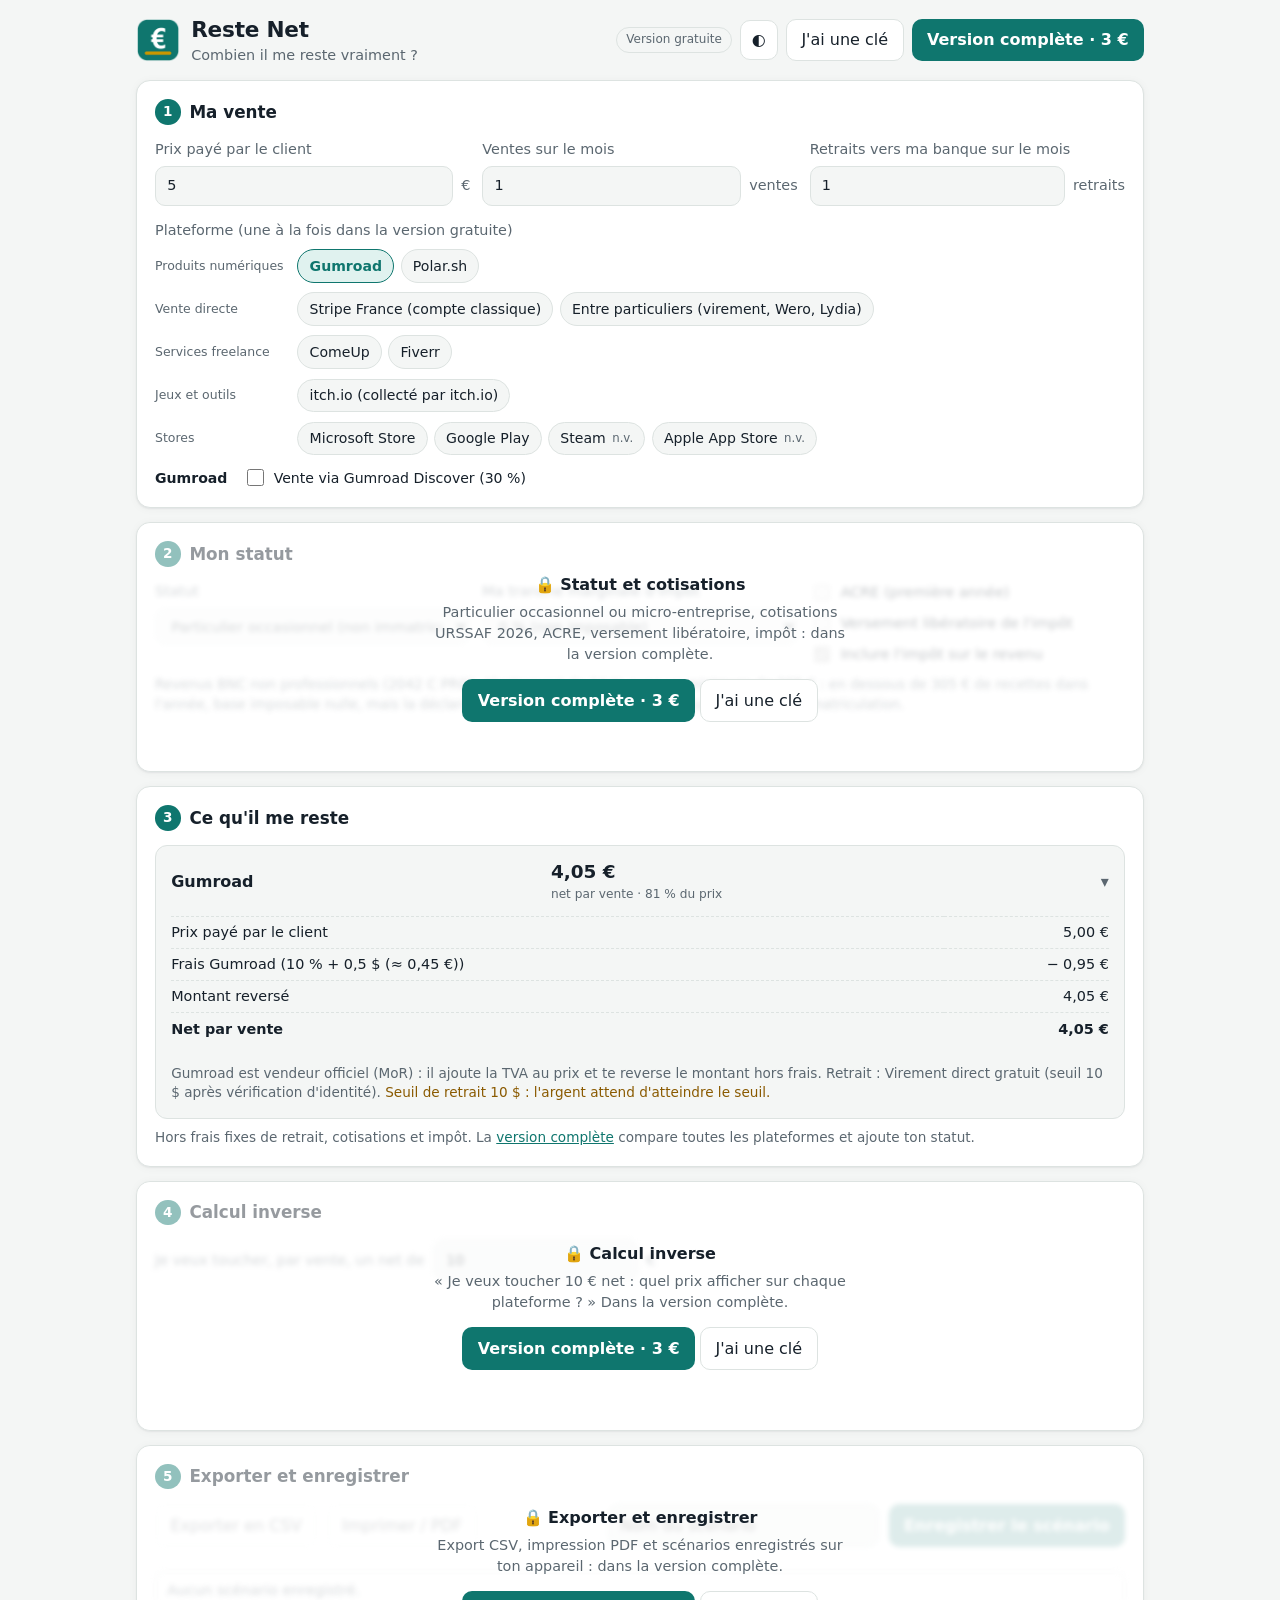
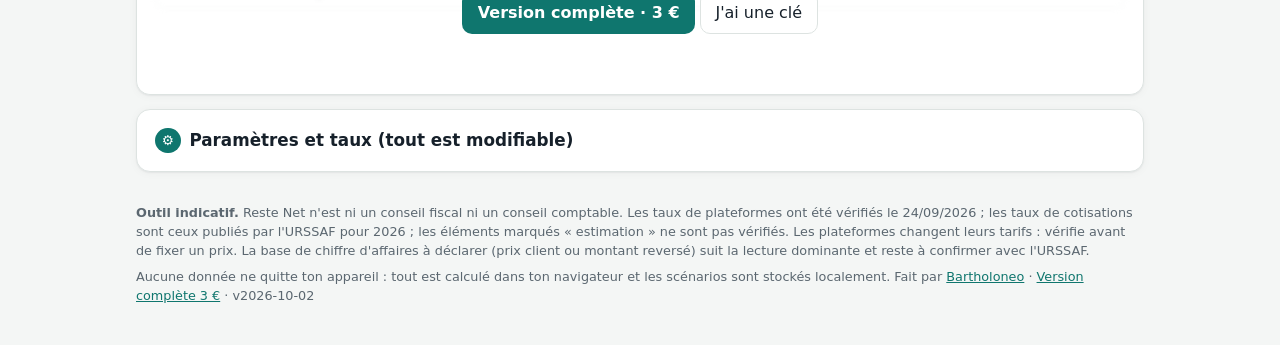
==== docs/index.html @ 6a2cee61 "Reste Net v2026-10-02 : calculateur de net pour vendeurs et micro-entrepreneurs Deux éditions issues" ====
<!doctype html>
<html lang="fr">
<head>
  <meta charset="utf-8">
  <meta name="viewport" content="width=device-width, initial-scale=1">
  <title>Reste Net — Combien il me reste vraiment ?</title>
  <meta name="description" content="Calculateur de net pour vendeurs et micro-entrepreneurs français : frais Gumroad, Polar, ComeUp, Fiverr, itch.io, Microsoft Store, Google Play, cotisations URSSAF 2026 et impôt. Combien il te reste vraiment sur chaque vente.">
  <meta name="theme-color" content="#0f766e">
  <link rel="manifest" href="manifest.webmanifest">
  <link rel="icon" type="image/png" sizes="192x192" href="icons/icon-192.png">
  <link rel="apple-touch-icon" href="icons/icon-192.png">
  <link rel="stylesheet" href="styles.css">
  <script>window.RESTE_NET_EDITION = window.RESTE_NET_EDITION || 'free';</script>
</head>
<body>
  <header class="top">
    <div class="brand">
      <img src="icons/icon-192.png" alt="" width="44" height="44">
      <div>
        <h1>Reste Net</h1>
        <p class="tagline">Combien il me reste vraiment ?</p>
      </div>
    </div>
    <div class="top-actions">
      <span id="editionBadge" class="badge" aria-live="polite"></span>
      <button id="themeBtn" type="button" class="btn-icon" aria-label="Changer de thème" title="Thème clair / sombre">◐</button>
      <button id="licenseBtn" type="button" class="btn-ghost">J'ai une clé</button>
      <a id="buyBtn" class="btn-primary" href="#" target="_blank" rel="noopener">Version complète · 3 €</a>
    </div>
  </header>

  <main>
    <section class="card" id="saleCard">
      <h2><span class="num">1</span> Ma vente</h2>
      <div class="grid3">
        <label class="field">
          <span>Prix payé par le client</span>
          <span class="input-unit"><input id="price" type="number" inputmode="decimal" min="0" step="0.01" value="5"><em>€</em></span>
        </label>
        <label class="field full-only" id="nSalesWrap">
          <span>Ventes sur le mois</span>
          <span class="input-unit"><input id="nSales" type="number" inputmode="numeric" min="1" step="1" value="1"><em>ventes</em></span>
        </label>
        <label class="field full-only" id="nWithdrawWrap">
          <span>Retraits vers ma banque sur le mois</span>
          <span class="input-unit"><input id="nWithdraw" type="number" inputmode="numeric" min="0" step="1" value="1"><em>retraits</em></span>
        </label>
      </div>
      <fieldset class="platforms">
        <legend id="platformsLegend">Plateforme</legend>
        <div id="platformChips" class="chips"></div>
        <div id="platformOptions" class="options"></div>
      </fieldset>
    </section>

    <section class="card lockable" id="statusCard" data-lock-title="Statut et cotisations" data-lock-text="Particulier occasionnel ou micro-entreprise, cotisations URSSAF 2026, ACRE, versement libératoire, impôt : dans la version complète.">
      <h2><span class="num">2</span> Mon statut</h2>
      <div class="grid3">
        <label class="field">
          <span>Statut</span>
          <select id="status"></select>
        </label>
        <label class="field">
          <span>Ma tranche marginale d'impôt</span>
          <select id="tmi"></select>
        </label>
        <div class="field checks">
          <label><input type="checkbox" id="acre"> ACRE (première année)</label>
          <label><input type="checkbox" id="vl"> Versement libératoire de l'impôt</label>
          <label><input type="checkbox" id="includeTax" checked> Inclure l'impôt sur le revenu</label>
        </div>
      </div>
      <p class="hint" id="statusNote"></p>
    </section>

    <section class="card" id="resultsCard">
      <h2><span class="num">3</span> Ce qu'il me reste</h2>
      <div id="results" aria-live="polite"></div>
      <p class="hint" id="resultsHint"></p>
    </section>

    <section class="card lockable" id="inverseCard" data-lock-title="Calcul inverse" data-lock-text="« Je veux toucher 10 € net : quel prix afficher sur chaque plateforme ? » Dans la version complète.">
      <h2><span class="num">4</span> Calcul inverse</h2>
      <label class="field inline">
        <span>Je veux toucher, par vente, un net de</span>
        <span class="input-unit"><input id="targetNet" type="number" inputmode="decimal" min="0" step="0.01" value="10"><em>€</em></span>
      </label>
      <div id="inverseResults"></div>
    </section>

    <section class="card lockable" id="toolsCard" data-lock-title="Exporter et enregistrer" data-lock-text="Export CSV, impression PDF et scénarios enregistrés sur ton appareil : dans la version complète.">
      <h2><span class="num">5</span> Exporter et enregistrer</h2>
      <div class="toolbar">
        <button type="button" id="csvBtn" class="btn-ghost">Exporter en CSV</button>
        <button type="button" id="printBtn" class="btn-ghost">Imprimer / PDF</button>
        <span class="spacer"></span>
        <input id="scenarioName" type="text" placeholder="Nom du scénario" maxlength="60">
        <button type="button" id="saveBtn" class="btn-primary">Enregistrer le scénario</button>
      </div>
      <ul id="scenarioList" class="scenarios"></ul>
    </section>

    <details class="card" id="settingsCard">
      <summary><h2><span class="num">⚙</span> Paramètres et taux (tout est modifiable)</h2></summary>
      <div class="grid3">
        <label class="field">
          <span>Taux de change 1 $ =</span>
          <span class="input-unit"><input id="usdToEur" type="number" inputmode="decimal" min="0" step="0.01"><em>€</em></span>
        </label>
        <label class="field checks">
          <input type="checkbox" id="forceGross"> Prudence : toujours déclarer le prix client comme chiffre d'affaires
        </label>
        <div class="field">
          <button type="button" id="resetBtn" class="btn-ghost">Réinitialiser tous les taux</button>
        </div>
      </div>
      <h3>Plateformes</h3>
      <div id="platformSettings" class="settings-grid"></div>
      <h3>Statuts</h3>
      <div id="statusSettings" class="settings-grid"></div>
      <p class="hint" id="ratesMeta"></p>
    </details>
  </main>

  <footer>
    <p><strong>Outil indicatif.</strong> Reste Net n'est ni un conseil fiscal ni un conseil comptable. Les taux de plateformes ont été vérifiés le <span id="verifiedOn"></span> ; les taux de cotisations sont ceux publiés par l'URSSAF pour 2026 ; les éléments marqués « estimation » ne sont pas vérifiés. Les plateformes changent leurs tarifs : vérifie avant de fixer un prix. La base de chiffre d'affaires à déclarer (prix client ou montant reversé) suit la lecture dominante et reste à confirmer avec l'URSSAF.</p>
    <p>Aucune donnée ne quitte ton appareil : tout est calculé dans ton navigateur et les scénarios sont stockés localement. Fait par <a href="https://github.com/bartholoneo" target="_blank" rel="noopener">Bartholoneo</a> · <a id="footerBuy" href="#" target="_blank" rel="noopener">Version complète 3 €</a> · <span id="versionLabel"></span></p>
  </footer>

  <dialog id="licenseDialog">
    <form method="dialog" id="licenseForm">
      <h2>Déverrouiller la version complète</h2>
      <p>Colle la clé reçue après ton achat sur Gumroad ou Polar. La clé est vérifiée une fois puis mémorisée sur cet appareil.</p>
      <label class="field"><span>Clé de licence</span><input id="licenseKey" type="text" autocomplete="off" spellcheck="false" required></label>
      <p id="licenseMsg" class="hint" aria-live="polite"></p>
      <div class="toolbar">
        <button type="button" id="licenseCancel" class="btn-ghost">Annuler</button>
        <span class="spacer"></span>
        <button type="submit" id="licenseSubmit" class="btn-primary">Vérifier</button>
      </div>
      <p class="hint">Pas encore de clé ? <a id="dialogBuy" href="#" target="_blank" rel="noopener">Acheter la version complète (3 €)</a>. Tu reçois aussi le fichier hors ligne.</p>
    </form>
  </dialog>

  <script src="rates.js"></script>
  <script src="calc.js"></script>
  <script src="app.js"></script>
</body>
</html>
---- docs/styles.css ----
/* Reste Net — styles. Jetons de couleur en :root, thème sombre par data-theme ou préférence système. */
:root {
  --bg: #f4f6f5; --card: #ffffff; --text: #16202a; --muted: #5b6770; --line: #dde3e1;
  --accent: #0f766e; --accent-ink: #ffffff; --accent-soft: #e0f2ef; --best: #fff7db; --best-line: #e7c447;
  --danger: #b42318; --warn: #8a5a00; --shadow: 0 1px 2px rgba(16, 24, 40, .06), 0 1px 10px rgba(16, 24, 40, .04);
  --radius: 14px; --font: system-ui, -apple-system, "Segoe UI", Roboto, "Helvetica Neue", Arial, sans-serif;
}
@media (prefers-color-scheme: dark) {
  :root:not([data-theme="light"]) {
    --bg: #0e1418; --card: #16202a; --text: #e8eef2; --muted: #9fb0bb; --line: #26333d;
    --accent: #2dd4bf; --accent-ink: #062b27; --accent-soft: #11332f; --best: #2b2816; --best-line: #8a7a2a; --shadow: none;
  }
}
:root[data-theme="dark"] {
  --bg: #0e1418; --card: #16202a; --text: #e8eef2; --muted: #9fb0bb; --line: #26333d;
  --accent: #2dd4bf; --accent-ink: #062b27; --accent-soft: #11332f; --best: #2b2816; --best-line: #8a7a2a; --shadow: none;
}
* { box-sizing: border-box; }
html { color-scheme: light dark; }
body { margin: 0; font-family: var(--font); background: var(--bg); color: var(--text); line-height: 1.45; -webkit-text-size-adjust: 100%; }
a { color: var(--accent); }
h1 { font-size: 1.35rem; margin: 0; letter-spacing: -.01em; }
h2 { font-size: 1.05rem; margin: 0 0 .9rem; display: flex; align-items: center; gap: .55rem; }
h3 { font-size: .95rem; margin: 1.2rem 0 .5rem; color: var(--muted); text-transform: uppercase; letter-spacing: .04em; }
h4 { margin: 0 0 .4rem; font-size: .95rem; }
.num { display: inline-grid; place-items: center; width: 1.6rem; height: 1.6rem; border-radius: 50%; background: var(--accent); color: var(--accent-ink); font-size: .85rem; font-weight: 700; }
.tagline { margin: 0; color: var(--muted); font-size: .9rem; }
.hint { color: var(--muted); font-size: .85rem; margin: .6rem 0 0; }
.warn { color: var(--warn); }
.spacer { flex: 1; }

.top { display: flex; flex-wrap: wrap; align-items: center; justify-content: space-between; gap: .8rem; padding: 14px 16px; max-width: 1040px; margin: 0 auto; }
.brand { display: flex; align-items: center; gap: .7rem; }
.brand img { border-radius: 10px; }
.top-actions { display: flex; align-items: center; gap: .5rem; flex-wrap: wrap; }
.badge { font-size: .75rem; padding: .2rem .55rem; border-radius: 999px; border: 1px solid var(--line); color: var(--muted); }
.badge-full { background: var(--accent-soft); color: var(--accent); border-color: transparent; }

main { max-width: 1040px; margin: 0 auto; padding: 0 16px 24px; display: grid; gap: 14px; }
.card { background: var(--card); border: 1px solid var(--line); border-radius: var(--radius); padding: 18px; box-shadow: var(--shadow); position: relative; }
details.card > summary { cursor: pointer; list-style: none; }
details.card > summary::-webkit-details-marker { display: none; }
details.card > summary h2 { margin: 0; }
details.card[open] > summary h2 { margin-bottom: .9rem; }

.grid3 { display: grid; grid-template-columns: repeat(auto-fit, minmax(220px, 1fr)); gap: 12px; }
.field { display: flex; flex-direction: column; gap: .35rem; font-size: .9rem; }
.field > span:first-child { color: var(--muted); }
.field.inline { flex-direction: row; align-items: center; flex-wrap: wrap; gap: .6rem; }
.field.checks { gap: .5rem; justify-content: center; }
.field.checks label { display: flex; align-items: center; gap: .45rem; }
input[type="number"], input[type="text"], select {
  font: inherit; color: var(--text); background: var(--bg); border: 1px solid var(--line); border-radius: 10px; padding: .55rem .7rem; width: 100%; min-width: 0;
}
input:focus-visible, select:focus-visible, button:focus-visible, a:focus-visible, .chip:focus-within { outline: 2px solid var(--accent); outline-offset: 2px; }
.input-unit { display: flex; align-items: center; gap: .5rem; }
.input-unit input { flex: 1; }
.input-unit em { font-style: normal; color: var(--muted); font-size: .9rem; white-space: nowrap; }
input[type="checkbox"], input[type="radio"] { accent-color: var(--accent); width: 1.05rem; height: 1.05rem; }

button, .btn-primary, .btn-ghost { font: inherit; cursor: pointer; border-radius: 10px; padding: .55rem .9rem; border: 1px solid var(--line); background: var(--card); color: var(--text); text-decoration: none; display: inline-flex; align-items: center; gap: .4rem; }
.btn-primary { background: var(--accent); color: var(--accent-ink); border-color: transparent; font-weight: 600; }
.btn-ghost:hover, .btn-primary:hover { filter: brightness(.96); }
.btn-icon { width: 2.4rem; justify-content: center; padding: .45rem; }
button.danger { color: var(--danger); }
button:disabled { opacity: .55; cursor: not-allowed; }

.platforms { border: 0; padding: 0; margin: 14px 0 0; }
.platforms legend { color: var(--muted); font-size: .9rem; padding: 0; margin-bottom: .5rem; }
.chips { display: grid; gap: .6rem; }
.chip-group { display: flex; flex-wrap: wrap; align-items: center; gap: .4rem; }
.chip-group-label { font-size: .78rem; color: var(--muted); min-width: 8.5rem; }
.chip { display: inline-flex; align-items: center; gap: .4rem; padding: .35rem .7rem; border: 1px solid var(--line); border-radius: 999px; font-size: .88rem; cursor: pointer; background: var(--bg); }
.chip.on { background: var(--accent-soft); border-color: var(--accent); color: var(--accent); font-weight: 600; }
.chip input { position: absolute; opacity: 0; width: 1px; height: 1px; }
.chip small { color: var(--muted); font-weight: 400; }
.options { display: grid; gap: .3rem; margin-top: .7rem; font-size: .88rem; }
.option-row { display: flex; flex-wrap: wrap; gap: .6rem 1rem; align-items: center; }
.option-row label { display: inline-flex; align-items: center; gap: .4rem; }

#results { display: grid; gap: .6rem; }
.result { border: 1px solid var(--line); border-radius: 12px; background: var(--bg); }
.result.best { background: var(--best); border-color: var(--best-line); }
.result > summary { list-style: none; cursor: pointer; display: grid; grid-template-columns: 1.4fr 1fr 1fr; gap: .8rem; align-items: center; padding: .8rem .95rem; }
.result > summary::-webkit-details-marker { display: none; }
.result > summary::after { content: "▸"; color: var(--muted); grid-column: -1; justify-self: end; }
.result[open] > summary::after { content: "▾"; }
.result > summary > span { display: flex; flex-direction: column; }
.result > summary > span.r-name { flex-direction: row; align-items: center; gap: .4rem; font-weight: 600; }
.result > summary > span.r-net b, .result > summary > span.r-month b { font-size: 1.15rem; }
.result > summary small { color: var(--muted); font-size: .76rem; }
.star { color: #c99700; }
.r-body { padding: 0 .95rem .9rem; display: grid; gap: .6rem; }
.lines { width: 100%; border-collapse: collapse; font-size: .9rem; }
.lines td { padding: .32rem 0; border-top: 1px dashed var(--line); }
.lines td:last-child { text-align: right; white-space: nowrap; font-variant-numeric: tabular-nums; }
.lines.month { margin-top: .4rem; }
.lines.month tr:first-child td { border-top: 2px solid var(--line); padding-top: .6rem; }
.compare { width: 100%; border-collapse: collapse; font-size: .92rem; margin-top: .8rem; }
.compare th, .compare td { text-align: left; padding: .5rem .4rem; border-bottom: 1px solid var(--line); }
.compare td:nth-child(2), .compare td:nth-child(3), .compare th:nth-child(2), .compare th:nth-child(3) { text-align: right; font-variant-numeric: tabular-nums; }

.toolbar { display: flex; flex-wrap: wrap; gap: .6rem; align-items: center; }
.toolbar input[type="text"] { width: auto; flex: 1 1 160px; }
.scenarios { list-style: none; padding: 0; margin: .9rem 0 0; display: grid; gap: .4rem; }
.scenarios li { display: flex; justify-content: space-between; align-items: center; gap: .6rem; padding: .5rem .7rem; border: 1px solid var(--line); border-radius: 10px; font-size: .9rem; }
.scenarios small { color: var(--muted); margin-left: .4rem; }

.locked { min-height: 250px; }
.locked > *:not(.lock-overlay):not(h2) { filter: blur(2.5px); opacity: .55; pointer-events: none; user-select: none; }
.lock-overlay { position: absolute; inset: 0; display: grid; place-items: center; padding: 18px; text-align: center; border-radius: var(--radius); background: color-mix(in srgb, var(--card) 55%, transparent); }
.lock-overlay p { color: var(--muted); font-size: .9rem; max-width: 46ch; margin: .4rem auto .9rem; }

.settings-grid { display: grid; grid-template-columns: repeat(auto-fill, minmax(230px, 1fr)); gap: 12px; }
.s-block { border: 1px solid var(--line); border-radius: 12px; padding: 12px; background: var(--bg); display: grid; gap: .45rem; }
.s-field { display: grid; grid-template-columns: 1fr 1fr; align-items: center; gap: .5rem; font-size: .84rem; }
.s-field > span:first-child { color: var(--muted); }
.s-field input { padding: .35rem .5rem; }

footer { max-width: 1040px; margin: 0 auto; padding: 0 16px 32px; color: var(--muted); font-size: .8rem; }
footer p { margin: .5rem 0; }

dialog { border: 1px solid var(--line); border-radius: var(--radius); background: var(--card); color: var(--text); padding: 22px; max-width: 460px; width: calc(100% - 32px); }
dialog::backdrop { background: rgba(0, 0, 0, .45); }
dialog h2 { margin-bottom: .4rem; }
dialog form { display: grid; gap: .8rem; }

@media (max-width: 640px) {
  .result > summary { grid-template-columns: 1fr 1fr; }
  .result > summary > span.r-name { grid-column: 1 / -1; }
  .result > summary::after { display: none; }
  .chip-group-label { min-width: 100%; }
  .s-field { grid-template-columns: 1fr; }
}
@media print {
  .top-actions, .lock-overlay, #toolsCard, #settingsCard, footer a, .platforms, #inverseCard label { display: none !important; }
  body { background: #fff; color: #000; }
  .card { box-shadow: none; border-color: #bbb; break-inside: avoid; }
  .result { break-inside: avoid; }
}
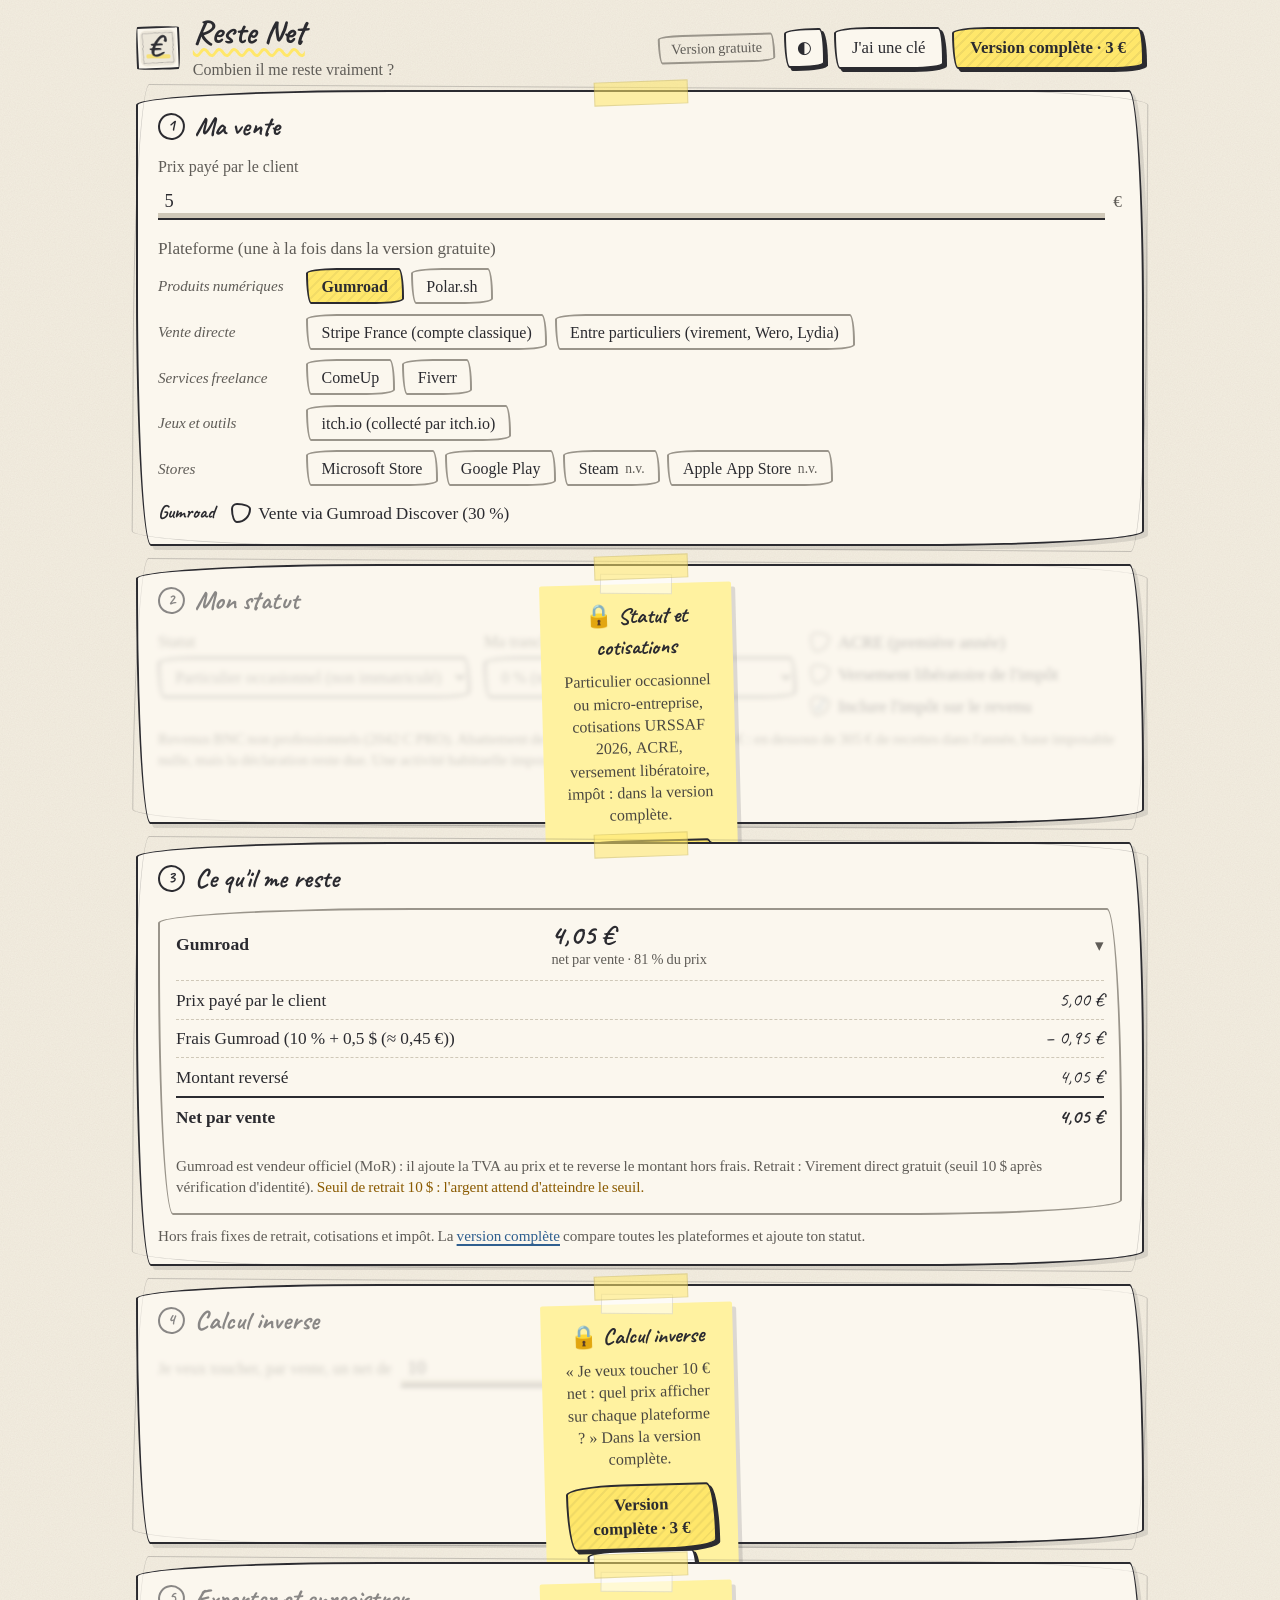
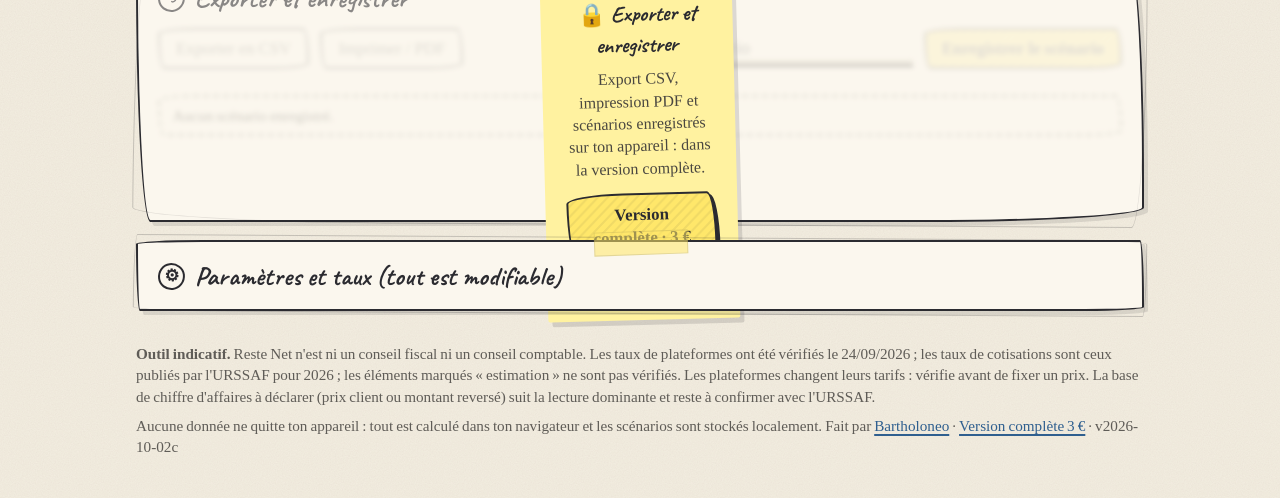
==== commit 54119c15: "v2026-10-02c : refonte du style « papier crayon » (clair) et « ardoise craie » (sombre) - fond papie" ====
--- a/docs/index.html
+++ b/docs/index.html
@@ -5,7 +5,7 @@
   <meta name="viewport" content="width=device-width, initial-scale=1">
   <title>Reste Net — Combien il me reste vraiment ?</title>
   <meta name="description" content="Calculateur de net pour vendeurs et micro-entrepreneurs français : frais Gumroad, Polar, ComeUp, Fiverr, itch.io, Microsoft Store, Google Play, cotisations URSSAF 2026 et impôt. Combien il te reste vraiment sur chaque vente.">
-  <meta name="theme-color" content="#0f766e">
+  <meta name="theme-color" content="#f4eee1">
   <link rel="manifest" href="manifest.webmanifest">
   <link rel="icon" type="image/png" sizes="192x192" href="icons/icon-192.png">
   <link rel="apple-touch-icon" href="icons/icon-192.png">
--- a/docs/styles.css
+++ b/docs/styles.css
@@ -1,140 +1,192 @@
-/* Reste Net — styles. Jetons de couleur en :root, thème sombre par data-theme ou préférence système. */
+/* Reste Net — thème « papier crayon » (clair) et « ardoise craie » (sombre).
+   Polices : Caveat (titres, chiffres) et Patrick Hand (texte), licence SIL OFL, fichiers dans fonts/. */
+@font-face { font-family: 'Caveat'; font-style: normal; font-weight: 400 700; font-display: swap; src: url(fonts/caveat.woff2) format('woff2'); }
+@font-face { font-family: 'Patrick Hand'; font-style: normal; font-weight: 400; font-display: swap; src: url(fonts/patrick-hand.woff2) format('woff2'); }
+
 :root {
-  --bg: #f4f6f5; --card: #ffffff; --text: #16202a; --muted: #5b6770; --line: #dde3e1;
-  --accent: #0f766e; --accent-ink: #ffffff; --accent-soft: #e0f2ef; --best: #fff7db; --best-line: #e7c447;
-  --danger: #b42318; --warn: #8a5a00; --shadow: 0 1px 2px rgba(16, 24, 40, .06), 0 1px 10px rgba(16, 24, 40, .04);
-  --radius: 14px; --font: system-ui, -apple-system, "Segoe UI", Roboto, "Helvetica Neue", Arial, sans-serif;
+  --paper: #f4eee1; --card: #fbf7ee; --ink: #2b2b30; --pencil: #5f5c57; --line: #9a958b; --line-soft: #cfc8b8;
+  --accent: #2f5f8f; --accent-ink: #fbf7ee; --accent-soft: #dfe9f2;
+  --marker: #ffe76a; --marker-soft: #fff3b0; --best: #fff6c4; --best-line: #d1b000;
+  --red: #c0392b; --danger: #b42318; --warn: #8a5a00;
+  --note: #fff2a0; --note-ink: #2b2b30;
+  --shadow: 4px 4px 0 rgba(43, 43, 48, .12); --btn-shadow: 3px 3px 0 var(--ink);
+  --grain: url("data:image/svg+xml;utf8,<svg xmlns='http://www.w3.org/2000/svg' width='240' height='240'><filter id='n'><feTurbulence type='fractalNoise' baseFrequency='.85' numOctaves='2' stitchTiles='stitch'/><feColorMatrix values='0 0 0 0 0.25  0 0 0 0 0.22  0 0 0 0 0.18  0 0 0 .09 0'/></filter><rect width='100%' height='100%' filter='url(%23n)'/></svg>");
+  --wobble: 255px 15px 225px 15px / 15px 225px 15px 255px;
+  --wobble-2: 15px 225px 15px 255px / 255px 15px 225px 15px;
+  --wobble-pill: 120px 20px 110px 20px / 20px 110px 20px 120px;
+  --font-hand: 'Patrick Hand', 'Segoe Print', 'Bradley Hand', 'Chalkboard', cursive;
+  --font-title: 'Caveat', 'Segoe Script', 'Bradley Hand', cursive;
 }
 @media (prefers-color-scheme: dark) {
   :root:not([data-theme="light"]) {
-    --bg: #0e1418; --card: #16202a; --text: #e8eef2; --muted: #9fb0bb; --line: #26333d;
-    --accent: #2dd4bf; --accent-ink: #062b27; --accent-soft: #11332f; --best: #2b2816; --best-line: #8a7a2a; --shadow: none;
+    --paper: #243331; --card: #2c3d3b; --ink: #f1ede1; --pencil: #cfc9b8; --line: #8e9b97; --line-soft: #4a5c59;
+    --accent: #9fd6c9; --accent-ink: #1c2a28; --accent-soft: #35504b;
+    --marker: #e8d26a; --marker-soft: #5a5530; --best: #44502c; --best-line: #c9b24a;
+    --red: #ff8f7a; --danger: #ff8f7a; --warn: #e6c36a;
+    --shadow: none; --btn-shadow: 3px 3px 0 rgba(241, 237, 225, .35);
+    --grain: url("data:image/svg+xml;utf8,<svg xmlns='http://www.w3.org/2000/svg' width='240' height='240'><filter id='n'><feTurbulence type='fractalNoise' baseFrequency='.8' numOctaves='2' stitchTiles='stitch'/><feColorMatrix values='0 0 0 0 1  0 0 0 0 1  0 0 0 0 0.9  0 0 0 .10 0'/></filter><rect width='100%' height='100%' filter='url(%23n)'/></svg>");
   }
 }
 :root[data-theme="dark"] {
-  --bg: #0e1418; --card: #16202a; --text: #e8eef2; --muted: #9fb0bb; --line: #26333d;
-  --accent: #2dd4bf; --accent-ink: #062b27; --accent-soft: #11332f; --best: #2b2816; --best-line: #8a7a2a; --shadow: none;
+  --paper: #243331; --card: #2c3d3b; --ink: #f1ede1; --pencil: #cfc9b8; --line: #8e9b97; --line-soft: #4a5c59;
+  --accent: #9fd6c9; --accent-ink: #1c2a28; --accent-soft: #35504b;
+  --marker: #e8d26a; --marker-soft: #5a5530; --best: #44502c; --best-line: #c9b24a;
+  --red: #ff8f7a; --danger: #ff8f7a; --warn: #e6c36a;
+  --shadow: none; --btn-shadow: 3px 3px 0 rgba(241, 237, 225, .35);
+  --grain: url("data:image/svg+xml;utf8,<svg xmlns='http://www.w3.org/2000/svg' width='240' height='240'><filter id='n'><feTurbulence type='fractalNoise' baseFrequency='.8' numOctaves='2' stitchTiles='stitch'/><feColorMatrix values='0 0 0 0 1  0 0 0 0 1  0 0 0 0 0.9  0 0 0 .10 0'/></filter><rect width='100%' height='100%' filter='url(%23n)'/></svg>");
 }
+
 * { box-sizing: border-box; }
+[hidden] { display: none !important; }
 html { color-scheme: light dark; }
-body { margin: 0; font-family: var(--font); background: var(--bg); color: var(--text); line-height: 1.45; -webkit-text-size-adjust: 100%; }
-a { color: var(--accent); }
-h1 { font-size: 1.35rem; margin: 0; letter-spacing: -.01em; }
-h2 { font-size: 1.05rem; margin: 0 0 .9rem; display: flex; align-items: center; gap: .55rem; }
-h3 { font-size: .95rem; margin: 1.2rem 0 .5rem; color: var(--muted); text-transform: uppercase; letter-spacing: .04em; }
-h4 { margin: 0 0 .4rem; font-size: .95rem; }
-.num { display: inline-grid; place-items: center; width: 1.6rem; height: 1.6rem; border-radius: 50%; background: var(--accent); color: var(--accent-ink); font-size: .85rem; font-weight: 700; }
-.tagline { margin: 0; color: var(--muted); font-size: .9rem; }
-.hint { color: var(--muted); font-size: .85rem; margin: .6rem 0 0; }
+body { margin: 0; font-family: var(--font-hand); font-size: 1.08rem; background: var(--paper); background-image: var(--grain); color: var(--ink); line-height: 1.4; -webkit-text-size-adjust: 100%; }
+a { color: var(--accent); text-decoration-thickness: 2px; text-underline-offset: 3px; }
+h1 { font-family: var(--font-title); font-weight: 700; font-size: 2.1rem; line-height: 1; margin: 0; text-decoration: underline wavy var(--marker); text-decoration-thickness: 3px; text-underline-offset: 5px; }
+h2 { font-family: var(--font-title); font-weight: 700; font-size: 1.65rem; line-height: 1.1; margin: 0 0 .9rem; display: flex; align-items: center; gap: .6rem; }
+h3 { font-family: var(--font-title); font-weight: 700; font-size: 1.35rem; margin: 1.3rem 0 .5rem; color: var(--pencil); }
+h4 { font-family: var(--font-title); font-weight: 700; font-size: 1.25rem; margin: 0 0 .4rem; }
+.num { display: inline-grid; place-items: center; width: 1.7rem; height: 1.7rem; border: 2px solid var(--ink); border-radius: 48% 52% 50% 50% / 52% 48% 52% 48%; font-size: 1.05rem; transform: rotate(-6deg); }
+.tagline { margin: .5rem 0 0; color: var(--pencil); font-size: 1rem; }
+.hint { color: var(--pencil); font-size: .95rem; margin: .6rem 0 0; }
 .warn { color: var(--warn); }
 .spacer { flex: 1; }
 
-.top { display: flex; flex-wrap: wrap; align-items: center; justify-content: space-between; gap: .8rem; padding: 14px 16px; max-width: 1040px; margin: 0 auto; }
-.brand { display: flex; align-items: center; gap: .7rem; }
-.brand img { border-radius: 10px; }
-.top-actions { display: flex; align-items: center; gap: .5rem; flex-wrap: wrap; }
-.badge { font-size: .75rem; padding: .2rem .55rem; border-radius: 999px; border: 1px solid var(--line); color: var(--muted); }
-.badge-full { background: var(--accent-soft); color: var(--accent); border-color: transparent; }
+.top { display: flex; flex-wrap: wrap; align-items: center; justify-content: space-between; gap: .8rem; padding: 16px 16px 10px; max-width: 1040px; margin: 0 auto; }
+.brand { display: flex; align-items: center; gap: .8rem; }
+.brand img { border: 2px solid var(--ink); border-radius: var(--wobble-2); transform: rotate(-3deg); background: var(--card); }
+.top-actions { display: flex; align-items: center; gap: .55rem; flex-wrap: wrap; }
+.badge { font-size: .9rem; padding: .15rem .7rem; border: 2px solid var(--line); border-radius: var(--wobble-pill); color: var(--pencil); transform: rotate(-1.5deg); }
+.badge-full { background: var(--marker); color: var(--note-ink); border-color: var(--ink); }
 
-main { max-width: 1040px; margin: 0 auto; padding: 0 16px 24px; display: grid; gap: 14px; }
-.card { background: var(--card); border: 1px solid var(--line); border-radius: var(--radius); padding: 18px; box-shadow: var(--shadow); position: relative; }
+main { max-width: 1040px; margin: 0 auto; padding: 0 16px 24px; display: grid; gap: 18px; }
+.card { position: relative; background: var(--card); border: 2px solid var(--ink); border-radius: var(--wobble); padding: 20px 20px 18px; box-shadow: var(--shadow); }
+.card::before { content: ""; position: absolute; inset: -5px; border: 1.5px solid var(--ink); border-radius: var(--wobble-2); opacity: .22; pointer-events: none; transform: rotate(.35deg); }
+.card::after { content: ""; position: absolute; top: -11px; left: 50%; width: 92px; height: 22px; margin-left: -46px; background: rgba(255, 231, 106, .55); border: 1px solid rgba(43, 43, 48, .12); transform: rotate(-2deg); pointer-events: none; }
 details.card > summary { cursor: pointer; list-style: none; }
 details.card > summary::-webkit-details-marker { display: none; }
 details.card > summary h2 { margin: 0; }
 details.card[open] > summary h2 { margin-bottom: .9rem; }
 
-.grid3 { display: grid; grid-template-columns: repeat(auto-fit, minmax(220px, 1fr)); gap: 12px; }
-.field { display: flex; flex-direction: column; gap: .35rem; font-size: .9rem; }
-.field > span:first-child { color: var(--muted); }
+.grid3 { display: grid; grid-template-columns: repeat(auto-fit, minmax(220px, 1fr)); gap: 14px; }
+.field { display: flex; flex-direction: column; gap: .3rem; }
+.field > span:first-child { color: var(--pencil); font-size: 1rem; }
 .field.inline { flex-direction: row; align-items: center; flex-wrap: wrap; gap: .6rem; }
 .field.checks { gap: .5rem; justify-content: center; }
-.field.checks label { display: flex; align-items: center; gap: .45rem; }
-input[type="number"], input[type="text"], select {
-  font: inherit; color: var(--text); background: var(--bg); border: 1px solid var(--line); border-radius: 10px; padding: .55rem .7rem; width: 100%; min-width: 0;
+.field.checks label { display: flex; align-items: center; gap: .5rem; }
+input[type="number"], input[type="text"] {
+  font: inherit; font-size: 1.15rem; color: var(--ink); background: transparent; border: 0; border-bottom: 2px solid var(--ink); border-radius: 0; padding: .35rem .4rem .25rem; width: 100%; min-width: 0;
+  background-image: linear-gradient(transparent 85%, var(--line-soft) 85%); background-size: 100% 100%;
 }
-input:focus-visible, select:focus-visible, button:focus-visible, a:focus-visible, .chip:focus-within { outline: 2px solid var(--accent); outline-offset: 2px; }
-.input-unit { display: flex; align-items: center; gap: .5rem; }
+select { font: inherit; font-size: 1rem; color: var(--ink); background: var(--card); border: 2px solid var(--ink); border-radius: var(--wobble-pill); padding: .4rem .7rem; width: 100%; min-width: 0; }
+input:focus-visible, select:focus-visible, button:focus-visible, a:focus-visible, .chip:focus-within { outline: 3px solid var(--marker); outline-offset: 2px; }
+input[type="number"]:focus-visible, input[type="text"]:focus-visible { outline: 0; border-bottom-color: var(--accent); background-image: linear-gradient(transparent 85%, var(--marker-soft) 85%); }
+.input-unit { display: flex; align-items: baseline; gap: .5rem; }
 .input-unit input { flex: 1; }
-.input-unit em { font-style: normal; color: var(--muted); font-size: .9rem; white-space: nowrap; }
-input[type="checkbox"], input[type="radio"] { accent-color: var(--accent); width: 1.05rem; height: 1.05rem; }
+.input-unit em { font-style: normal; color: var(--pencil); white-space: nowrap; }
+input[type="checkbox"], input[type="radio"] {
+  appearance: none; -webkit-appearance: none; width: 1.25rem; height: 1.25rem; margin: 0; flex: none; border: 2px solid var(--ink); border-radius: 30% 70% 70% 30% / 30% 30% 70% 70%; background: var(--card); display: inline-grid; place-items: center; cursor: pointer; vertical-align: -3px;
+}
+input[type="checkbox"]:checked::after, input[type="radio"]:checked::after { content: "✓"; font-family: var(--font-title); font-weight: 700; font-size: 1.25rem; line-height: 1; color: var(--accent); transform: rotate(-8deg) translateY(-1px); }
+input[type="checkbox"]:disabled, input[type="radio"]:disabled { opacity: .45; cursor: not-allowed; }
 
-button, .btn-primary, .btn-ghost { font: inherit; cursor: pointer; border-radius: 10px; padding: .55rem .9rem; border: 1px solid var(--line); background: var(--card); color: var(--text); text-decoration: none; display: inline-flex; align-items: center; gap: .4rem; }
-.btn-primary { background: var(--accent); color: var(--accent-ink); border-color: transparent; font-weight: 600; }
-.btn-ghost:hover, .btn-primary:hover { filter: brightness(.96); }
-.btn-icon { width: 2.4rem; justify-content: center; padding: .45rem; }
+button, .btn-primary, .btn-ghost { font: inherit; font-size: 1.05rem; cursor: pointer; border: 2px solid var(--ink); border-radius: var(--wobble-pill); padding: .45rem 1rem; background: var(--card); color: var(--ink); text-decoration: none; display: inline-flex; align-items: center; gap: .4rem; box-shadow: var(--btn-shadow); transition: transform .08s, box-shadow .08s; }
+button:hover, .btn-primary:hover, .btn-ghost:hover { transform: rotate(-1deg); }
+button:active, .btn-primary:active, .btn-ghost:active { transform: translate(2px, 2px); box-shadow: none; }
+.btn-primary { background: var(--marker); color: var(--note-ink); font-weight: 700; background-image: repeating-linear-gradient(135deg, rgba(43, 43, 48, .07) 0 2px, transparent 2px 7px); }
+.btn-icon { width: 2.6rem; justify-content: center; padding: .4rem; }
 button.danger { color: var(--danger); }
-button:disabled { opacity: .55; cursor: not-allowed; }
+button:disabled { opacity: .5; cursor: not-allowed; box-shadow: none; transform: none; }
 
-.platforms { border: 0; padding: 0; margin: 14px 0 0; }
-.platforms legend { color: var(--muted); font-size: .9rem; padding: 0; margin-bottom: .5rem; }
+.platforms { border: 0; padding: 0; margin: 16px 0 0; }
+.platforms legend { color: var(--pencil); padding: 0; margin-bottom: .5rem; }
 .chips { display: grid; gap: .6rem; }
-.chip-group { display: flex; flex-wrap: wrap; align-items: center; gap: .4rem; }
-.chip-group-label { font-size: .78rem; color: var(--muted); min-width: 8.5rem; }
-.chip { display: inline-flex; align-items: center; gap: .4rem; padding: .35rem .7rem; border: 1px solid var(--line); border-radius: 999px; font-size: .88rem; cursor: pointer; background: var(--bg); }
-.chip.on { background: var(--accent-soft); border-color: var(--accent); color: var(--accent); font-weight: 600; }
-.chip input { position: absolute; opacity: 0; width: 1px; height: 1px; }
-.chip small { color: var(--muted); font-weight: 400; }
-.options { display: grid; gap: .3rem; margin-top: .7rem; font-size: .88rem; }
-.option-row { display: flex; flex-wrap: wrap; gap: .6rem 1rem; align-items: center; }
-.option-row label { display: inline-flex; align-items: center; gap: .4rem; }
+.chip-group { display: flex; flex-wrap: wrap; align-items: center; gap: .45rem; }
+.chip-group-label { font-size: .95rem; color: var(--pencil); min-width: 8.8rem; font-style: italic; }
+.chip { position: relative; display: inline-flex; align-items: center; gap: .4rem; padding: .3rem .85rem; border: 2px solid var(--line); border-radius: var(--wobble-pill); font-size: 1rem; cursor: pointer; background: transparent; color: var(--ink); }
+.chip:hover { border-color: var(--ink); transform: rotate(-1deg); }
+.chip.on { background: var(--marker); border-color: var(--ink); color: var(--note-ink); font-weight: 700; background-image: repeating-linear-gradient(135deg, rgba(43, 43, 48, .06) 0 2px, transparent 2px 7px); }
+.chip input { position: absolute; opacity: 0; width: 1px; height: 1px; pointer-events: none; }
+.chip small { color: var(--pencil); font-weight: 400; font-size: .85rem; }
+.chip.on small { color: var(--note-ink); }
+.options { display: grid; gap: .35rem; margin-top: .8rem; }
+.option-row { display: flex; flex-wrap: wrap; gap: .5rem 1rem; align-items: center; }
+.option-row strong { font-family: var(--font-title); font-size: 1.2rem; }
+.option-row label { display: inline-flex; align-items: center; gap: .45rem; }
 
-#results { display: grid; gap: .6rem; }
-.result { border: 1px solid var(--line); border-radius: 12px; background: var(--bg); }
-.result.best { background: var(--best); border-color: var(--best-line); }
-.result > summary { list-style: none; cursor: pointer; display: grid; grid-template-columns: 1.4fr 1fr 1fr; gap: .8rem; align-items: center; padding: .8rem .95rem; }
+#results { display: grid; gap: .7rem; }
+.result { border: 2px solid var(--line); border-radius: var(--wobble); background: transparent; }
+.result.best { background: var(--best); border-color: var(--best-line); border-width: 2.5px; }
+.result > summary { list-style: none; cursor: pointer; display: grid; grid-template-columns: 1.4fr 1fr 1fr; gap: .8rem; align-items: center; padding: .7rem 1rem; }
 .result > summary::-webkit-details-marker { display: none; }
-.result > summary::after { content: "▸"; color: var(--muted); grid-column: -1; justify-self: end; }
+.result > summary::after { content: "▸"; color: var(--pencil); grid-column: -1; justify-self: end; font-family: var(--font-title); }
 .result[open] > summary::after { content: "▾"; }
 .result > summary > span { display: flex; flex-direction: column; }
-.result > summary > span.r-name { flex-direction: row; align-items: center; gap: .4rem; font-weight: 600; }
-.result > summary > span.r-net b, .result > summary > span.r-month b { font-size: 1.15rem; }
-.result > summary small { color: var(--muted); font-size: .76rem; }
-.star { color: #c99700; }
-.r-body { padding: 0 .95rem .9rem; display: grid; gap: .6rem; }
-.lines { width: 100%; border-collapse: collapse; font-size: .9rem; }
-.lines td { padding: .32rem 0; border-top: 1px dashed var(--line); }
-.lines td:last-child { text-align: right; white-space: nowrap; font-variant-numeric: tabular-nums; }
-.lines.month { margin-top: .4rem; }
-.lines.month tr:first-child td { border-top: 2px solid var(--line); padding-top: .6rem; }
-.compare { width: 100%; border-collapse: collapse; font-size: .92rem; margin-top: .8rem; }
-.compare th, .compare td { text-align: left; padding: .5rem .4rem; border-bottom: 1px solid var(--line); }
-.compare td:nth-child(2), .compare td:nth-child(3), .compare th:nth-child(2), .compare th:nth-child(3) { text-align: right; font-variant-numeric: tabular-nums; }
+.result > summary > span.r-name { flex-direction: row; align-items: center; gap: .4rem; font-weight: 700; font-size: 1.1rem; }
+.result > summary > span.r-net b, .result > summary > span.r-month b { font-family: var(--font-title); font-size: 1.75rem; line-height: 1; font-weight: 700; }
+.result > summary small { color: var(--pencil); font-size: .9rem; }
+.star { color: var(--red); font-size: 1.2rem; display: inline-block; transform: rotate(-12deg); }
+.r-body { padding: 0 1rem 1rem; display: grid; gap: .6rem; }
+.lines { width: 100%; border-collapse: collapse; }
+.lines td { padding: .3rem 0; border-top: 1.5px dashed var(--line-soft); }
+.lines td:last-child { text-align: right; white-space: nowrap; font-family: var(--font-title); font-size: 1.25rem; }
+.lines tr:last-child td { border-top: 2px solid var(--ink); }
+.lines.month { margin-top: .5rem; }
+.lines.month tr:first-child td { border-top: 2px solid var(--ink); padding-top: .6rem; }
+.compare { width: 100%; border-collapse: collapse; margin-top: .8rem; }
+.compare th { font-family: var(--font-title); font-size: 1.25rem; font-weight: 700; }
+.compare th, .compare td { text-align: left; padding: .45rem .4rem; border-bottom: 1.5px dashed var(--line-soft); }
+.compare thead th { border-bottom: 2px solid var(--ink); }
+.compare td:nth-child(2), .compare td:nth-child(3), .compare th:nth-child(2), .compare th:nth-child(3) { text-align: right; font-family: var(--font-title); font-size: 1.2rem; }
 
-.toolbar { display: flex; flex-wrap: wrap; gap: .6rem; align-items: center; }
+.toolbar { display: flex; flex-wrap: wrap; gap: .7rem; align-items: center; }
 .toolbar input[type="text"] { width: auto; flex: 1 1 160px; }
-.scenarios { list-style: none; padding: 0; margin: .9rem 0 0; display: grid; gap: .4rem; }
-.scenarios li { display: flex; justify-content: space-between; align-items: center; gap: .6rem; padding: .5rem .7rem; border: 1px solid var(--line); border-radius: 10px; font-size: .9rem; }
-.scenarios small { color: var(--muted); margin-left: .4rem; }
+.scenarios { list-style: none; padding: 0; margin: 1rem 0 0; display: grid; gap: .45rem; }
+.scenarios li { display: flex; justify-content: space-between; align-items: center; gap: .6rem; padding: .5rem .8rem; border: 2px solid var(--line); border-radius: var(--wobble-pill); }
+.scenarios li.hint { border-style: dashed; }
+.scenarios small { color: var(--pencil); margin-left: .4rem; }
 
-.locked { min-height: 250px; }
-.locked > *:not(.lock-overlay):not(h2) { filter: blur(2.5px); opacity: .55; pointer-events: none; user-select: none; }
-.lock-overlay { position: absolute; inset: 0; display: grid; place-items: center; padding: 18px; text-align: center; border-radius: var(--radius); background: color-mix(in srgb, var(--card) 55%, transparent); }
-.lock-overlay p { color: var(--muted); font-size: .9rem; max-width: 46ch; margin: .4rem auto .9rem; }
+.locked { min-height: 260px; }
+.locked > *:not(.lock-overlay):not(h2) { filter: blur(2.5px); opacity: .5; pointer-events: none; user-select: none; }
+.lock-overlay { position: absolute; inset: 0; display: grid; place-items: center; padding: 18px; text-align: center; border-radius: var(--wobble); background: color-mix(in srgb, var(--card) 45%, transparent); }
+.lock-overlay > div { background: var(--note); color: var(--note-ink); padding: 1rem 1.3rem 1.2rem; max-width: 48ch; transform: rotate(-1.5deg); box-shadow: 4px 5px 0 rgba(43, 43, 48, .15); border-radius: 2px; position: relative; }
+.lock-overlay > div::before { content: ""; position: absolute; top: -10px; left: 50%; width: 70px; height: 18px; margin-left: -35px; background: rgba(255, 255, 255, .55); border: 1px solid rgba(43, 43, 48, .12); transform: rotate(2deg); }
+.lock-overlay strong { font-family: var(--font-title); font-size: 1.4rem; }
+.lock-overlay p { color: #4a4740; font-size: 1rem; margin: .4rem auto .9rem; }
+.lock-overlay .btn-primary, .lock-overlay .btn-ghost { background-color: #fff; color: var(--note-ink); border-color: #2b2b30; box-shadow: 3px 3px 0 #2b2b30; }
+.lock-overlay .btn-primary { background-color: #ffe76a; }
 
-.settings-grid { display: grid; grid-template-columns: repeat(auto-fill, minmax(230px, 1fr)); gap: 12px; }
-.s-block { border: 1px solid var(--line); border-radius: 12px; padding: 12px; background: var(--bg); display: grid; gap: .45rem; }
-.s-field { display: grid; grid-template-columns: 1fr 1fr; align-items: center; gap: .5rem; font-size: .84rem; }
-.s-field > span:first-child { color: var(--muted); }
-.s-field input { padding: .35rem .5rem; }
+.settings-grid { display: grid; grid-template-columns: repeat(auto-fill, minmax(240px, 1fr)); gap: 14px; }
+.s-block { border: 1.5px solid var(--line); border-radius: var(--wobble); padding: 14px; display: grid; gap: .45rem; }
+.s-field { display: grid; grid-template-columns: 1fr 1fr; align-items: center; gap: .5rem; font-size: .98rem; }
+.s-field > span:first-child { color: var(--pencil); }
+.s-field input { padding: .2rem .4rem; font-size: 1.05rem; }
 
-footer { max-width: 1040px; margin: 0 auto; padding: 0 16px 32px; color: var(--muted); font-size: .8rem; }
+footer { max-width: 1040px; margin: 0 auto; padding: 0 16px 32px; color: var(--pencil); font-size: .95rem; }
 footer p { margin: .5rem 0; }
 
-dialog { border: 1px solid var(--line); border-radius: var(--radius); background: var(--card); color: var(--text); padding: 22px; max-width: 460px; width: calc(100% - 32px); }
-dialog::backdrop { background: rgba(0, 0, 0, .45); }
+dialog { border: 2px solid var(--ink); border-radius: var(--wobble); background: var(--card); color: var(--ink); padding: 24px; max-width: 470px; width: calc(100% - 32px); box-shadow: var(--shadow); }
+dialog::backdrop { background: rgba(43, 43, 48, .5); }
 dialog h2 { margin-bottom: .4rem; }
 dialog form { display: grid; gap: .8rem; }
 
 @media (max-width: 640px) {
-  .result > summary { grid-template-columns: 1fr 1fr; }
+  body { font-size: 1.04rem; }
+  h1 { font-size: 1.9rem; }
+  .card { padding: 18px 16px 16px; }
+  .result > summary { grid-template-columns: 1fr; gap: .4rem; }
   .result > summary > span.r-name { grid-column: 1 / -1; }
+  .result > summary > span.r-net, .result > summary > span.r-month { flex-direction: row; align-items: baseline; gap: .5rem; flex-wrap: wrap; }
   .result > summary::after { display: none; }
   .chip-group-label { min-width: 100%; }
   .s-field { grid-template-columns: 1fr; }
 }
+@media (prefers-reduced-motion: reduce) {
+  button, .btn-primary, .btn-ghost, .chip { transition: none; }
+  button:hover, .btn-primary:hover, .btn-ghost:hover, .chip:hover { transform: none; }
+}
 @media print {
-  .top-actions, .lock-overlay, #toolsCard, #settingsCard, footer a, .platforms, #inverseCard label { display: none !important; }
+  .top-actions, .lock-overlay, #toolsCard, #settingsCard, footer a, .platforms, #inverseCard label, .card::after, .card::before { display: none !important; }
   body { background: #fff; color: #000; }
-  .card { box-shadow: none; border-color: #bbb; break-inside: avoid; }
+  .card { box-shadow: none; border-color: #777; border-radius: 6px; break-inside: avoid; }
   .result { break-inside: avoid; }
 }
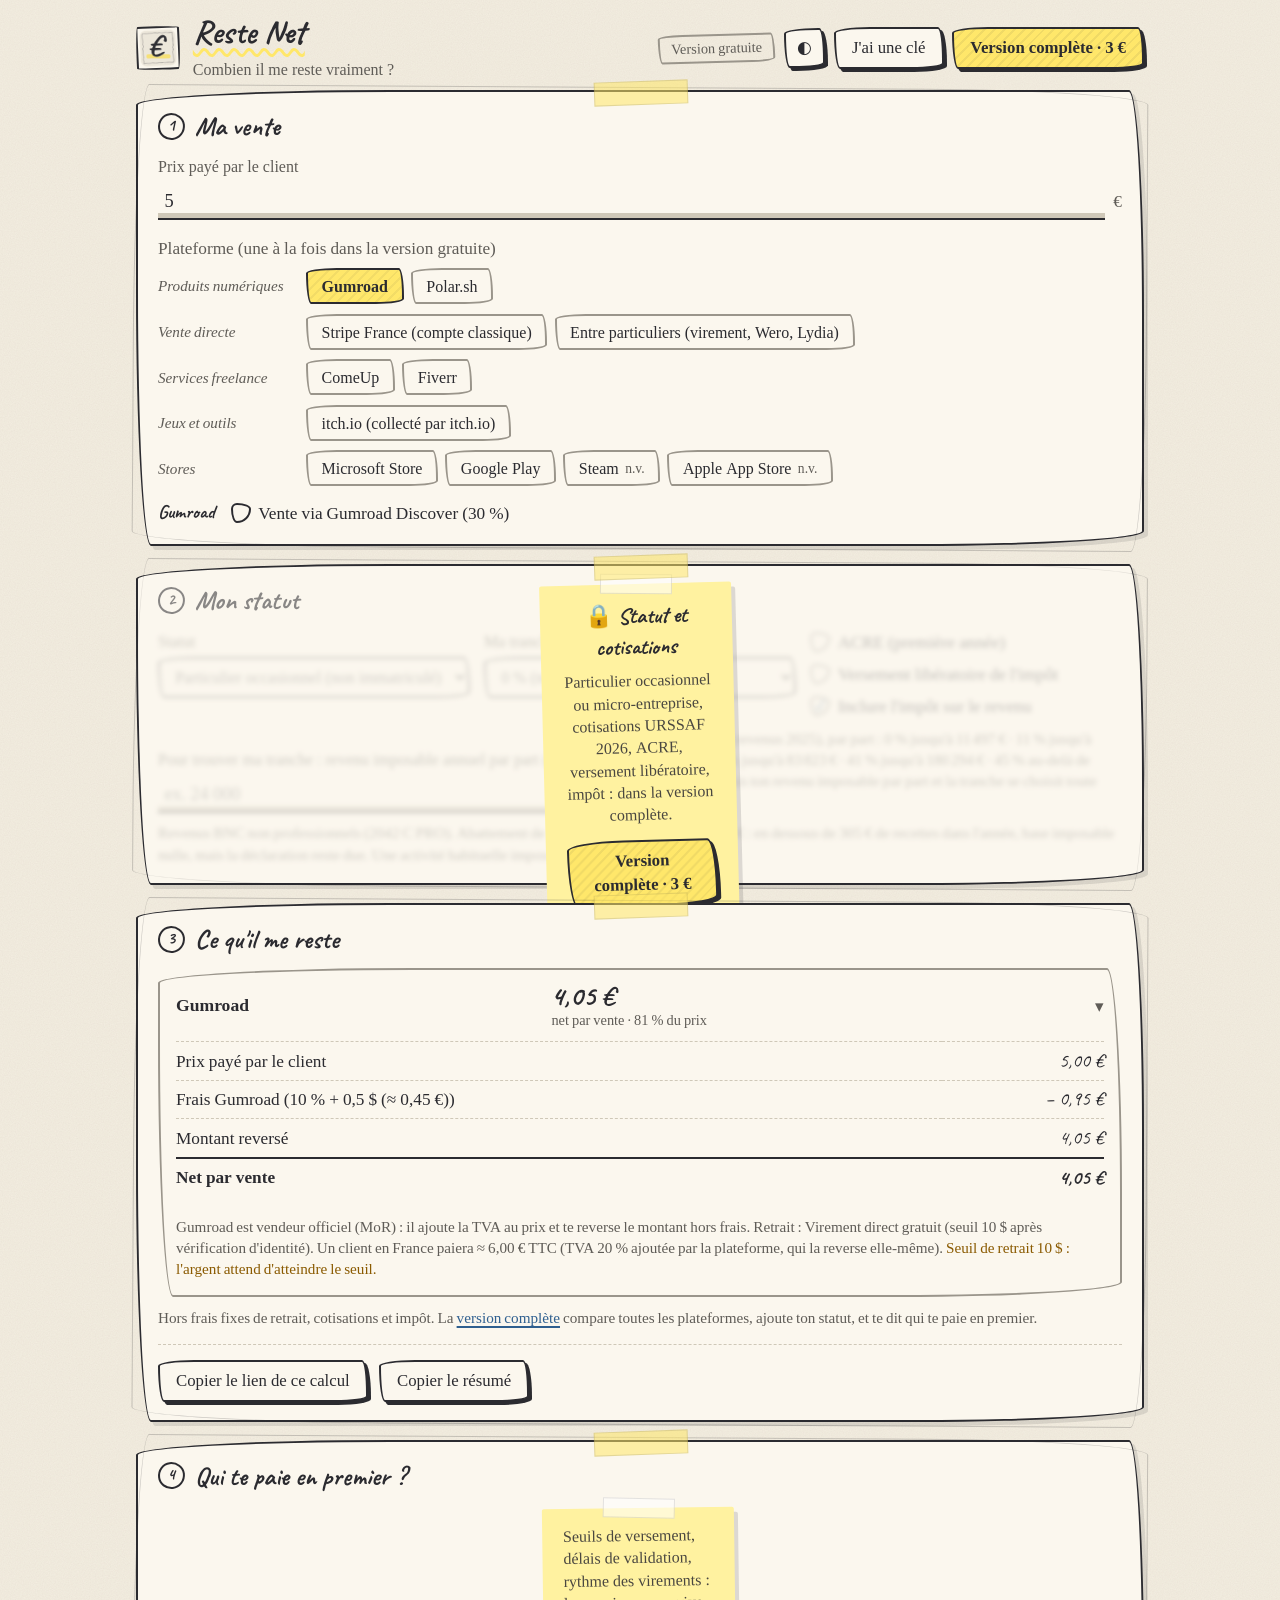
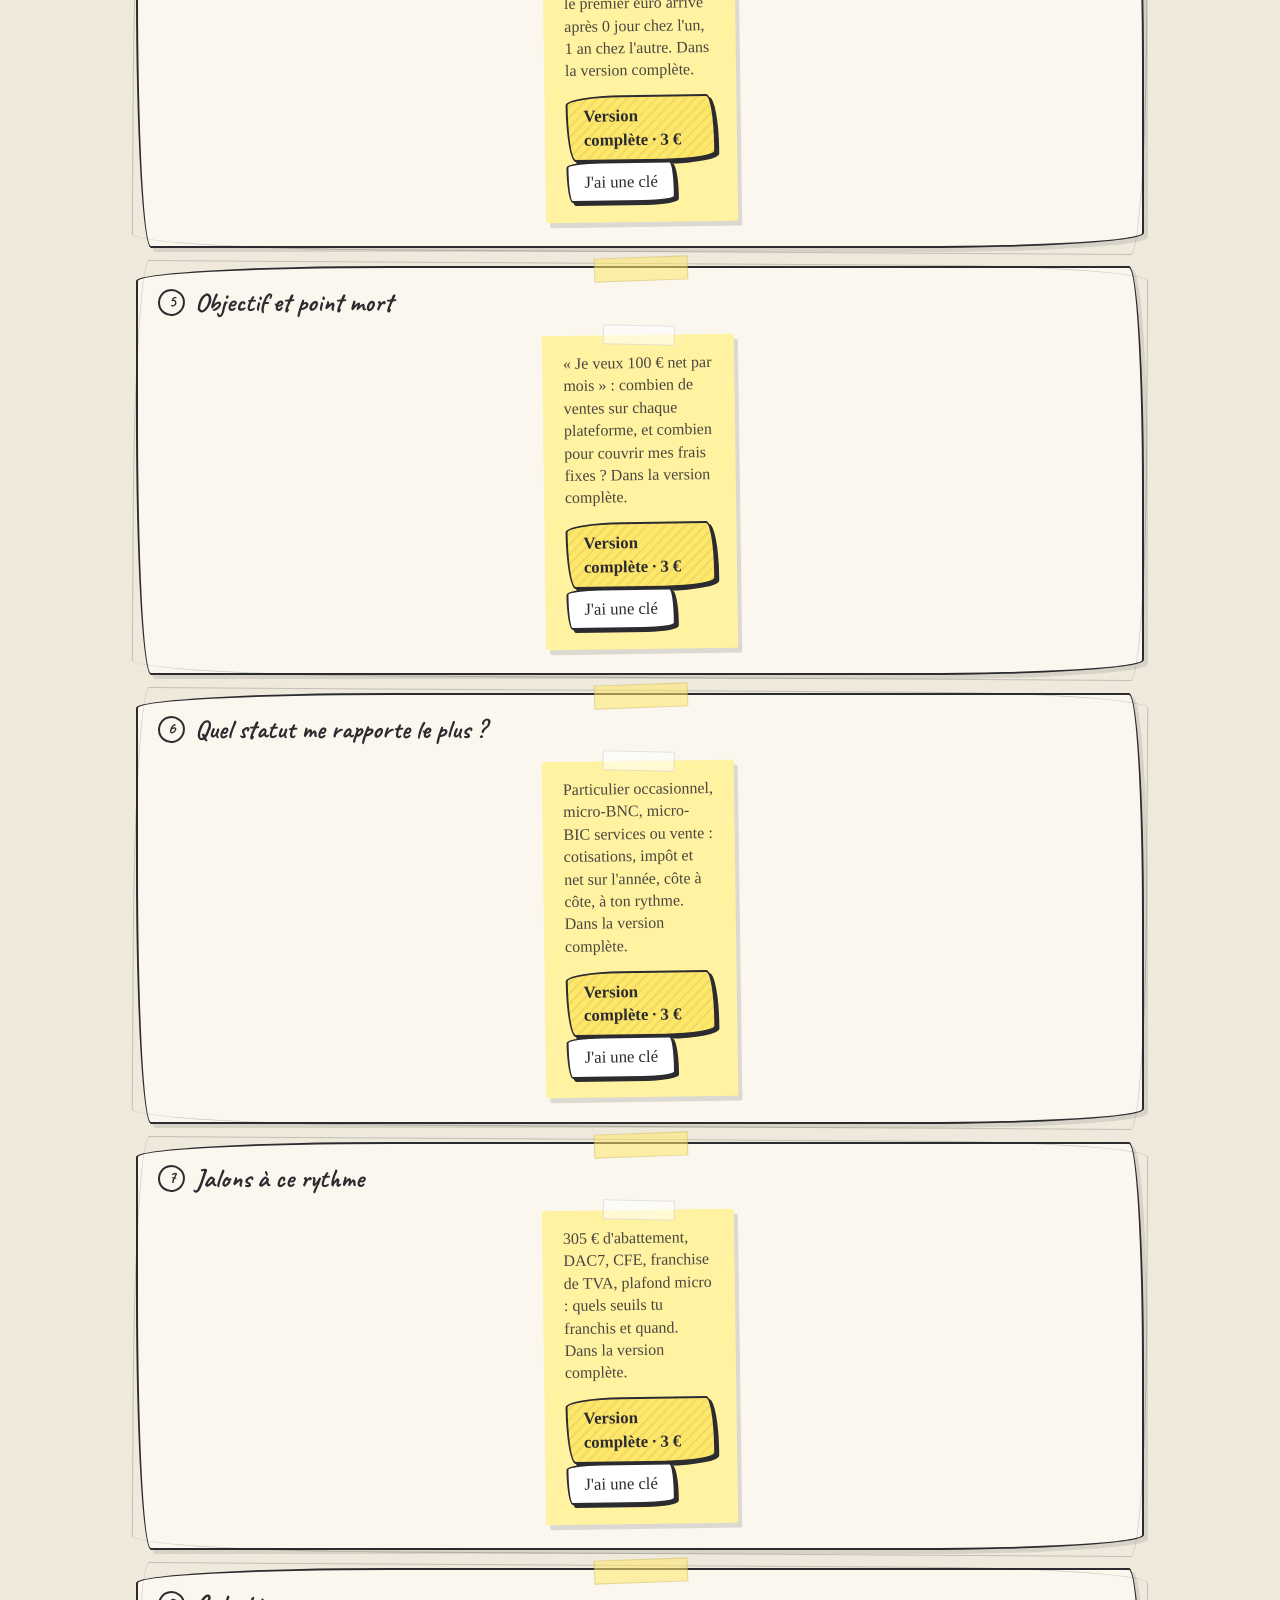
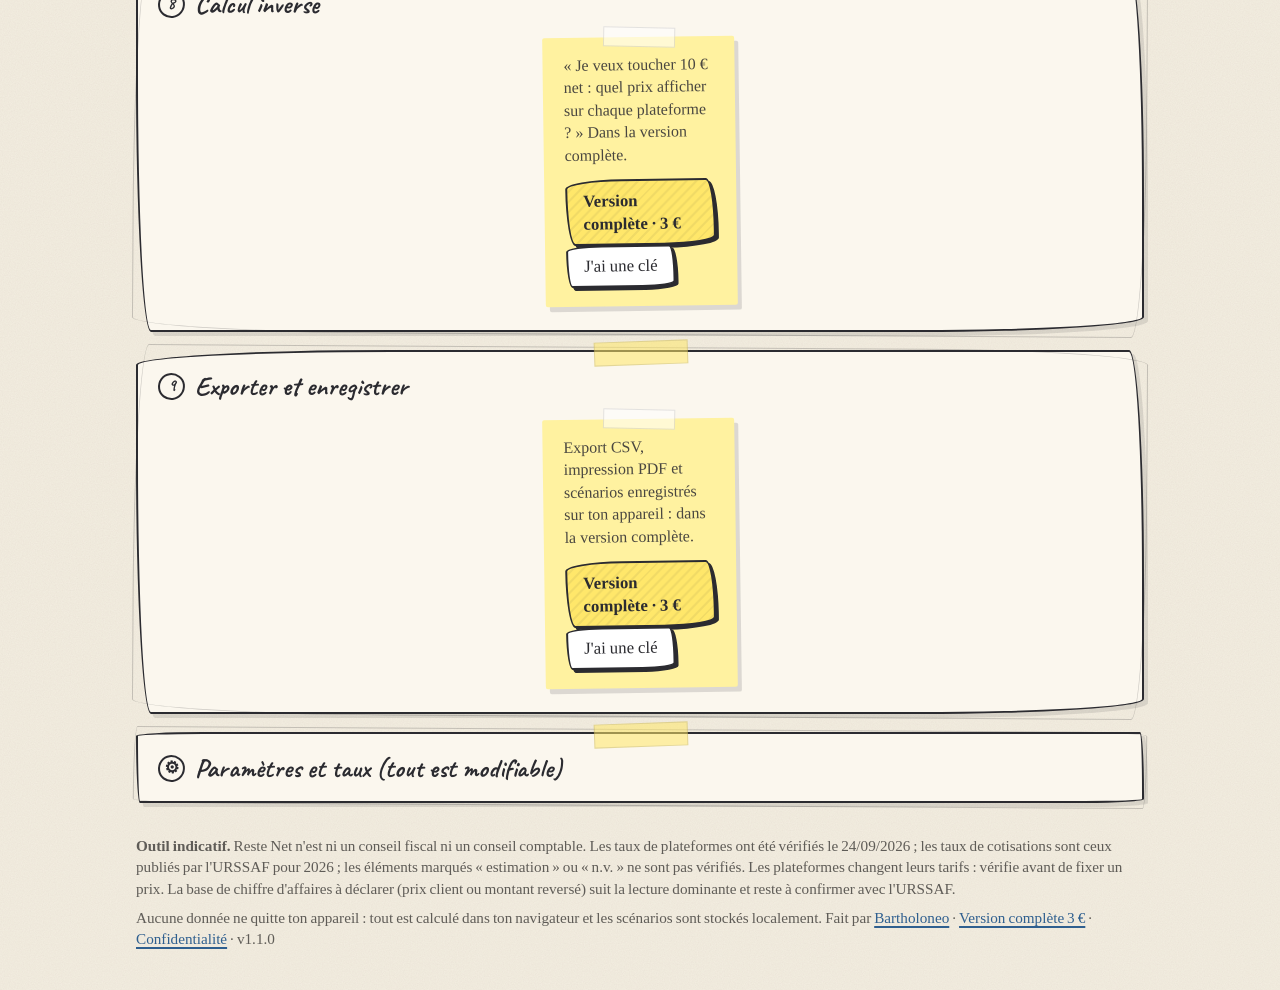
==== commit 0523e529: "v1.1.0 : trésorerie, objectif et point mort, comparaison des statuts, jalons, graphique, partage - Q" ====
--- a/docs/index.html
+++ b/docs/index.html
@@ -4,7 +4,7 @@
   <meta charset="utf-8">
   <meta name="viewport" content="width=device-width, initial-scale=1">
   <title>Reste Net — Combien il me reste vraiment ?</title>
-  <meta name="description" content="Calculateur de net pour vendeurs et micro-entrepreneurs français : frais Gumroad, Polar, ComeUp, Fiverr, itch.io, Microsoft Store, Google Play, cotisations URSSAF 2026 et impôt. Combien il te reste vraiment sur chaque vente.">
+  <meta name="description" content="Calculateur de net pour vendeurs et micro-entrepreneurs français : frais Gumroad, Polar, ComeUp, Fiverr, itch.io, Microsoft Store, Google Play, cotisations URSSAF 2026 et impôt. Qui te paie en premier, combien de ventes pour ton objectif, quel statut te rapporte le plus.">
   <meta name="theme-color" content="#f4eee1">
   <link rel="manifest" href="manifest.webmanifest">
   <link rel="icon" type="image/png" sizes="192x192" href="icons/icon-192.png">
@@ -23,7 +23,7 @@
     </div>
     <div class="top-actions">
       <span id="editionBadge" class="badge" aria-live="polite"></span>
-      <button id="themeBtn" type="button" class="btn-icon" aria-label="Changer de thème" title="Thème clair / sombre">◐</button>
+      <button id="themeBtn" type="button" class="btn-icon" aria-label="Changer de thème" title="Papier / ardoise">◐</button>
       <button id="licenseBtn" type="button" class="btn-ghost">J'ai une clé</button>
       <a id="buyBtn" class="btn-primary" href="#" target="_blank" rel="noopener">Version complète · 3 €</a>
     </div>
@@ -70,17 +70,67 @@
           <label><input type="checkbox" id="includeTax" checked> Inclure l'impôt sur le revenu</label>
         </div>
       </div>
+      <div class="grid3 tmi-help">
+        <label class="field">
+          <span>Pour trouver ma tranche : revenu imposable annuel par part (facultatif)</span>
+          <span class="input-unit"><input id="otherIncome" type="number" inputmode="numeric" min="0" step="100" placeholder="ex. 24 000"><em>€</em></span>
+        </label>
+        <p class="hint" id="tmiHint"></p>
+      </div>
       <p class="hint" id="statusNote"></p>
     </section>
 
     <section class="card" id="resultsCard">
       <h2><span class="num">3</span> Ce qu'il me reste</h2>
+      <div id="chart" class="chart full-only"></div>
       <div id="results" aria-live="polite"></div>
       <p class="hint" id="resultsHint"></p>
+      <div class="toolbar share">
+        <button type="button" id="copyLinkBtn" class="btn-ghost">Copier le lien de ce calcul</button>
+        <button type="button" id="copyTextBtn" class="btn-ghost">Copier le résumé</button>
+        <button type="button" id="shareBtn" class="btn-ghost" hidden>Partager…</button>
+        <span class="hint" id="shareMsg" aria-live="polite"></span>
+      </div>
     </section>
 
-    <section class="card lockable" id="inverseCard" data-lock-title="Calcul inverse" data-lock-text="« Je veux toucher 10 € net : quel prix afficher sur chaque plateforme ? » Dans la version complète.">
-      <h2><span class="num">4</span> Calcul inverse</h2>
+    <section class="card lockable" id="cashCard" data-lock-compact="1" data-lock-title="Qui te paie en premier ?" data-lock-text="Seuils de versement, délais de validation, rythme des virements : le premier euro arrive après 0 jour chez l'un, 1 an chez l'autre. Dans la version complète.">
+      <h2><span class="num">4</span> Qui te paie en premier ?</h2>
+      <p class="hint">À ce rythme de ventes, première vente aujourd'hui : quand le premier argent arrive-t-il vraiment sur ton compte ? Seuils de versement et délais moyens de chaque plateforme.</p>
+      <div id="cashResults"></div>
+    </section>
+
+    <section class="card lockable" id="goalCard" data-lock-compact="1" data-lock-title="Objectif et point mort" data-lock-text="« Je veux 100 € net par mois » : combien de ventes sur chaque plateforme, et combien pour couvrir mes frais fixes ? Dans la version complète.">
+      <h2><span class="num">5</span> Objectif et point mort</h2>
+      <div class="grid3">
+        <label class="field">
+          <span>Je veux, par mois, un net de</span>
+          <span class="input-unit"><input id="targetMonthly" type="number" inputmode="decimal" min="0" step="1" value="100"><em>€</em></span>
+        </label>
+        <label class="field">
+          <span>Mes frais fixes du mois (comptes, outils, hébergement)</span>
+          <span class="input-unit"><input id="fixedCosts" type="number" inputmode="decimal" min="0" step="0.5" value="0"><em>€</em></span>
+        </label>
+      </div>
+      <div id="goalResults"></div>
+    </section>
+
+    <section class="card lockable" id="compareCard" data-lock-compact="1" data-lock-title="Quel statut me rapporte le plus ?" data-lock-text="Particulier occasionnel, micro-BNC, micro-BIC services ou vente : cotisations, impôt et net sur l'année, côte à côte, à ton rythme. Dans la version complète.">
+      <h2><span class="num">6</span> Quel statut me rapporte le plus ?</h2>
+      <label class="field inline">
+        <span>Sur</span>
+        <select id="comparePlatform"></select>
+        <span>à ce rythme, sur une année :</span>
+      </label>
+      <div id="compareResults"></div>
+    </section>
+
+    <section class="card lockable" id="milestoneCard" data-lock-compact="1" data-lock-title="Jalons à ce rythme" data-lock-text="305 € d'abattement, DAC7, CFE, franchise de TVA, plafond micro : quels seuils tu franchis et quand. Dans la version complète.">
+      <h2><span class="num">7</span> Jalons à ce rythme</h2>
+      <ul id="milestones" class="milestones"></ul>
+    </section>
+
+    <section class="card lockable" id="inverseCard" data-lock-compact="1" data-lock-title="Calcul inverse" data-lock-text="« Je veux toucher 10 € net : quel prix afficher sur chaque plateforme ? » Dans la version complète.">
+      <h2><span class="num">8</span> Calcul inverse</h2>
       <label class="field inline">
         <span>Je veux toucher, par vente, un net de</span>
         <span class="input-unit"><input id="targetNet" type="number" inputmode="decimal" min="0" step="0.01" value="10"><em>€</em></span>
@@ -88,8 +138,8 @@
       <div id="inverseResults"></div>
     </section>
 
-    <section class="card lockable" id="toolsCard" data-lock-title="Exporter et enregistrer" data-lock-text="Export CSV, impression PDF et scénarios enregistrés sur ton appareil : dans la version complète.">
-      <h2><span class="num">5</span> Exporter et enregistrer</h2>
+    <section class="card lockable" id="toolsCard" data-lock-compact="1" data-lock-title="Exporter et enregistrer" data-lock-text="Export CSV, impression PDF et scénarios enregistrés sur ton appareil : dans la version complète.">
+      <h2><span class="num">9</span> Exporter et enregistrer</h2>
       <div class="toolbar">
         <button type="button" id="csvBtn" class="btn-ghost">Exporter en CSV</button>
         <button type="button" id="printBtn" class="btn-ghost">Imprimer / PDF</button>
@@ -123,8 +173,8 @@
   </main>
 
   <footer>
-    <p><strong>Outil indicatif.</strong> Reste Net n'est ni un conseil fiscal ni un conseil comptable. Les taux de plateformes ont été vérifiés le <span id="verifiedOn"></span> ; les taux de cotisations sont ceux publiés par l'URSSAF pour 2026 ; les éléments marqués « estimation » ne sont pas vérifiés. Les plateformes changent leurs tarifs : vérifie avant de fixer un prix. La base de chiffre d'affaires à déclarer (prix client ou montant reversé) suit la lecture dominante et reste à confirmer avec l'URSSAF.</p>
-    <p>Aucune donnée ne quitte ton appareil : tout est calculé dans ton navigateur et les scénarios sont stockés localement. Fait par <a href="https://github.com/bartholoneo" target="_blank" rel="noopener">Bartholoneo</a> · <a id="footerBuy" href="#" target="_blank" rel="noopener">Version complète 3 €</a> · <span id="versionLabel"></span></p>
+    <p><strong>Outil indicatif.</strong> Reste Net n'est ni un conseil fiscal ni un conseil comptable. Les taux de plateformes ont été vérifiés le <span id="verifiedOn"></span> ; les taux de cotisations sont ceux publiés par l'URSSAF pour 2026 ; les éléments marqués « estimation » ou « n.v. » ne sont pas vérifiés. Les plateformes changent leurs tarifs : vérifie avant de fixer un prix. La base de chiffre d'affaires à déclarer (prix client ou montant reversé) suit la lecture dominante et reste à confirmer avec l'URSSAF.</p>
+    <p>Aucune donnée ne quitte ton appareil : tout est calculé dans ton navigateur et les scénarios sont stockés localement. Fait par <a href="https://github.com/bartholoneo" target="_blank" rel="noopener">Bartholoneo</a> · <a id="footerBuy" href="#" target="_blank" rel="noopener">Version complète 3 €</a> · <a href="confidentialite.html">Confidentialité</a> · <span id="versionLabel"></span></p>
   </footer>
 
   <dialog id="licenseDialog">
--- a/docs/styles.css
+++ b/docs/styles.css
@@ -145,8 +145,50 @@
 .scenarios li.hint { border-style: dashed; }
 .scenarios small { color: var(--pencil); margin-left: .4rem; }
 
+/* Graphique « part du prix que tu gardes » */
+.chart { display: grid; gap: .35rem; margin-bottom: 1rem; }
+.chart:empty { display: none; }
+.chart-title { margin: 0 0 .2rem; font-family: var(--font-title); font-size: 1.3rem; font-weight: 700; color: var(--pencil); }
+.bar-row { display: grid; grid-template-columns: minmax(110px, 160px) 1fr 58px; align-items: center; gap: .6rem; }
+.bar-label { font-size: .98rem; white-space: nowrap; overflow: hidden; text-overflow: ellipsis; }
+.bar-track { height: 18px; border: 1.5px solid var(--line); border-radius: var(--wobble-pill); overflow: hidden; background: transparent; }
+.bar { display: block; height: 100%; background: transparent; background-image: repeating-linear-gradient(135deg, var(--pencil) 0 1.5px, transparent 1.5px 7px); border-right: 2px solid var(--ink); transition: width .25s; }
+.bar.best { background: var(--marker); background-image: repeating-linear-gradient(135deg, rgba(43, 43, 48, .08) 0 2px, transparent 2px 7px); }
+.bar-value { font-family: var(--font-title); font-size: 1.2rem; text-align: right; }
+
+/* Tableaux de comparaison : trésorerie, objectif, statuts */
+.compare td.small { font-size: .9rem; color: var(--pencil); }
+.compare tr.best-row td { background: var(--best); }
+.compare tr.current td { font-style: italic; }
+.compare td.neg { color: var(--red); }
+.compare td b { font-family: var(--font-title); font-size: 1.2rem; }
+.compare td small { color: var(--pencil); font-size: .85rem; }
+.cash td:nth-child(2), .cash th:nth-child(2) { text-align: left; }
+.cash td:nth-child(3), .cash th:nth-child(3) { text-align: left; font-family: var(--font-hand); font-size: 1rem; }
+
+/* Jalons */
+.milestones { list-style: none; padding: 0; margin: 0; display: grid; gap: .6rem; }
+.milestones li { display: grid; grid-template-columns: 2rem 1fr; gap: .6rem; align-items: start; padding: .6rem .8rem; border: 1.5px solid var(--line-soft); border-radius: var(--wobble); }
+.milestones li.hit { border-color: var(--best-line); background: var(--best); }
+.milestones li.hint { display: block; border-style: dashed; }
+.milestones .mark { font-family: var(--font-title); font-size: 1.5rem; line-height: 1; text-align: center; }
+.milestones li.hit .mark { color: var(--accent); }
+.milestones .when { color: var(--pencil); }
+.milestones small { color: var(--pencil); font-size: .9rem; }
+
+.share { margin-top: 1rem; padding-top: .9rem; border-top: 1.5px dashed var(--line-soft); }
+.share .hint { margin: 0; }
+.tmi-help { margin-top: .6rem; align-items: end; }
+.tmi-help .hint { margin: 0; }
+
 .locked { min-height: 260px; }
+.locked.compact { min-height: 0; }
 .locked > *:not(.lock-overlay):not(h2) { filter: blur(2.5px); opacity: .5; pointer-events: none; user-select: none; }
+.locked.compact > *:not(.lock-overlay):not(h2) { display: none; }
+.locked.compact .lock-overlay { position: static; display: block; padding: .2rem 0 .4rem; background: none; }
+.locked.compact .lock-overlay > div { display: inline-block; text-align: left; transform: rotate(-.8deg); }
+.locked.compact .lock-overlay strong { display: none; }
+.locked.compact .lock-overlay p { margin-top: 0; }
 .lock-overlay { position: absolute; inset: 0; display: grid; place-items: center; padding: 18px; text-align: center; border-radius: var(--wobble); background: color-mix(in srgb, var(--card) 45%, transparent); }
 .lock-overlay > div { background: var(--note); color: var(--note-ink); padding: 1rem 1.3rem 1.2rem; max-width: 48ch; transform: rotate(-1.5deg); box-shadow: 4px 5px 0 rgba(43, 43, 48, .15); border-radius: 2px; position: relative; }
 .lock-overlay > div::before { content: ""; position: absolute; top: -10px; left: 50%; width: 70px; height: 18px; margin-left: -35px; background: rgba(255, 255, 255, .55); border: 1px solid rgba(43, 43, 48, .12); transform: rotate(2deg); }
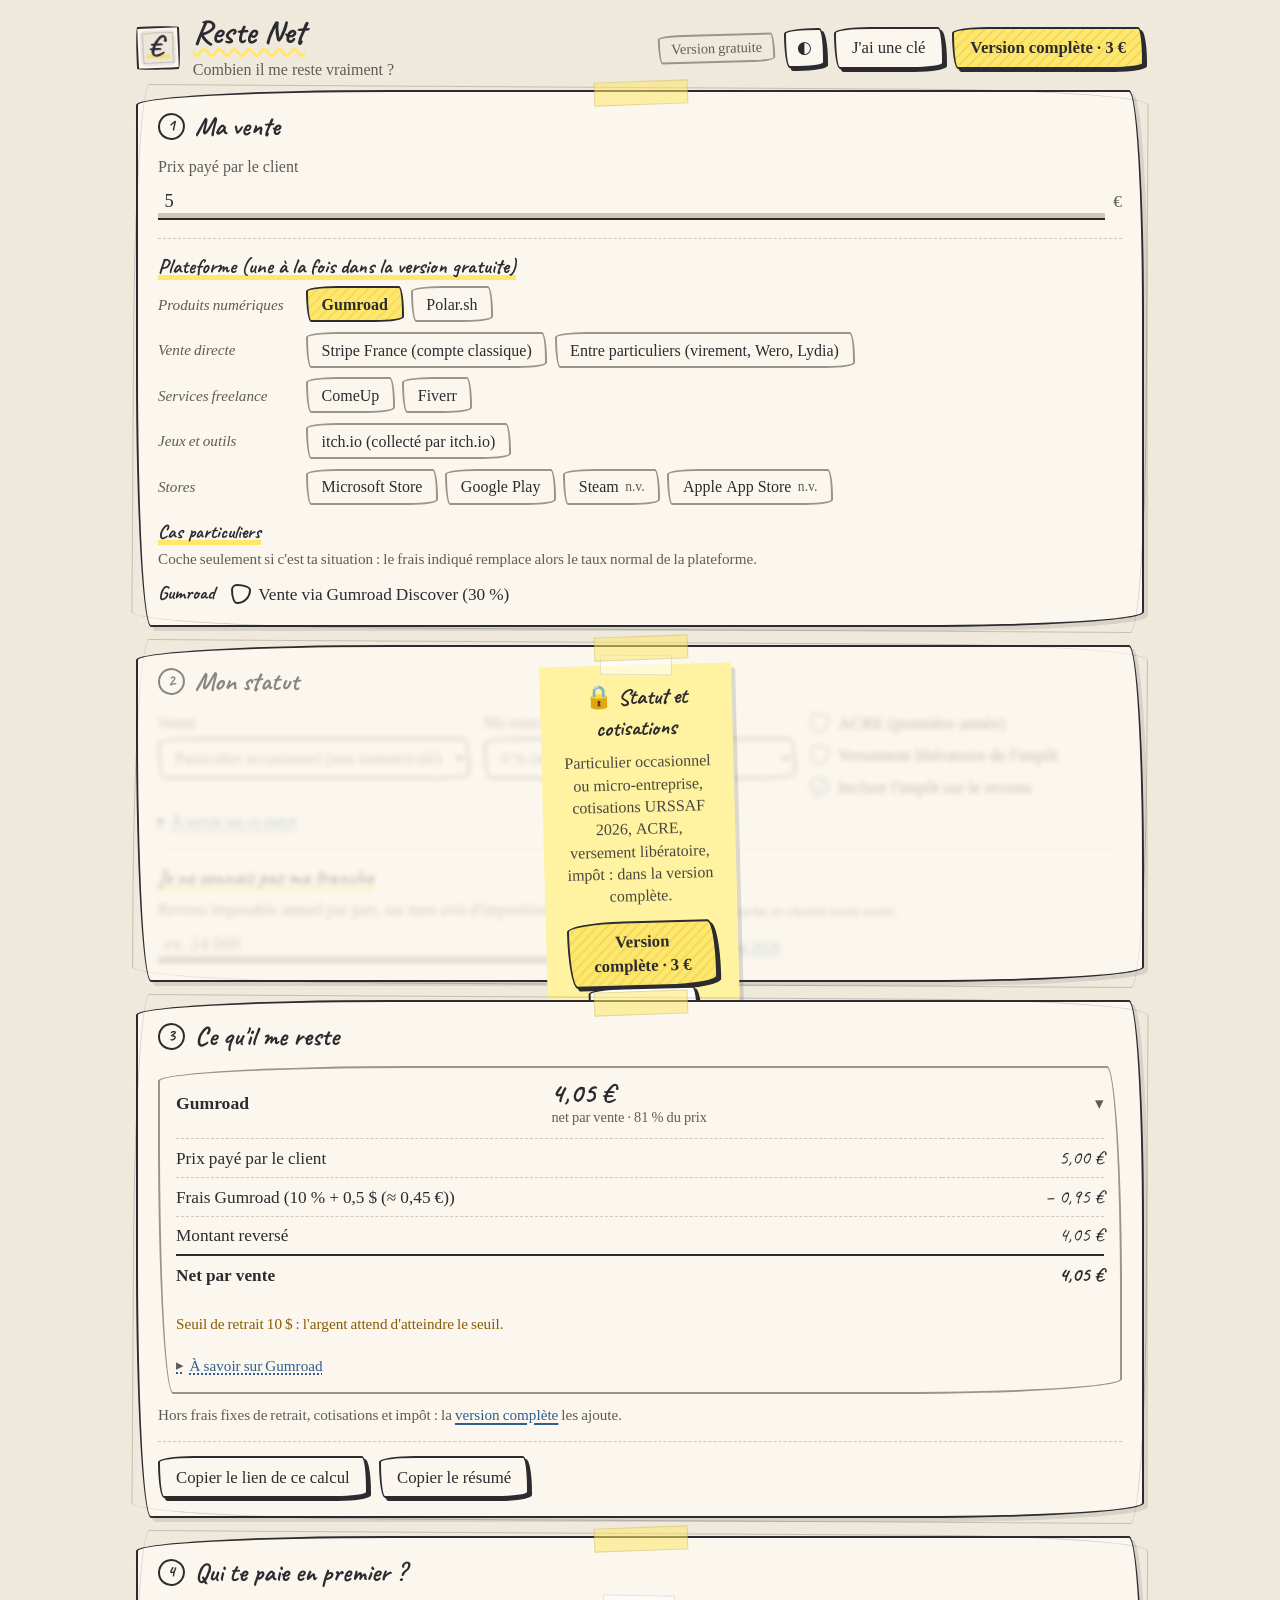
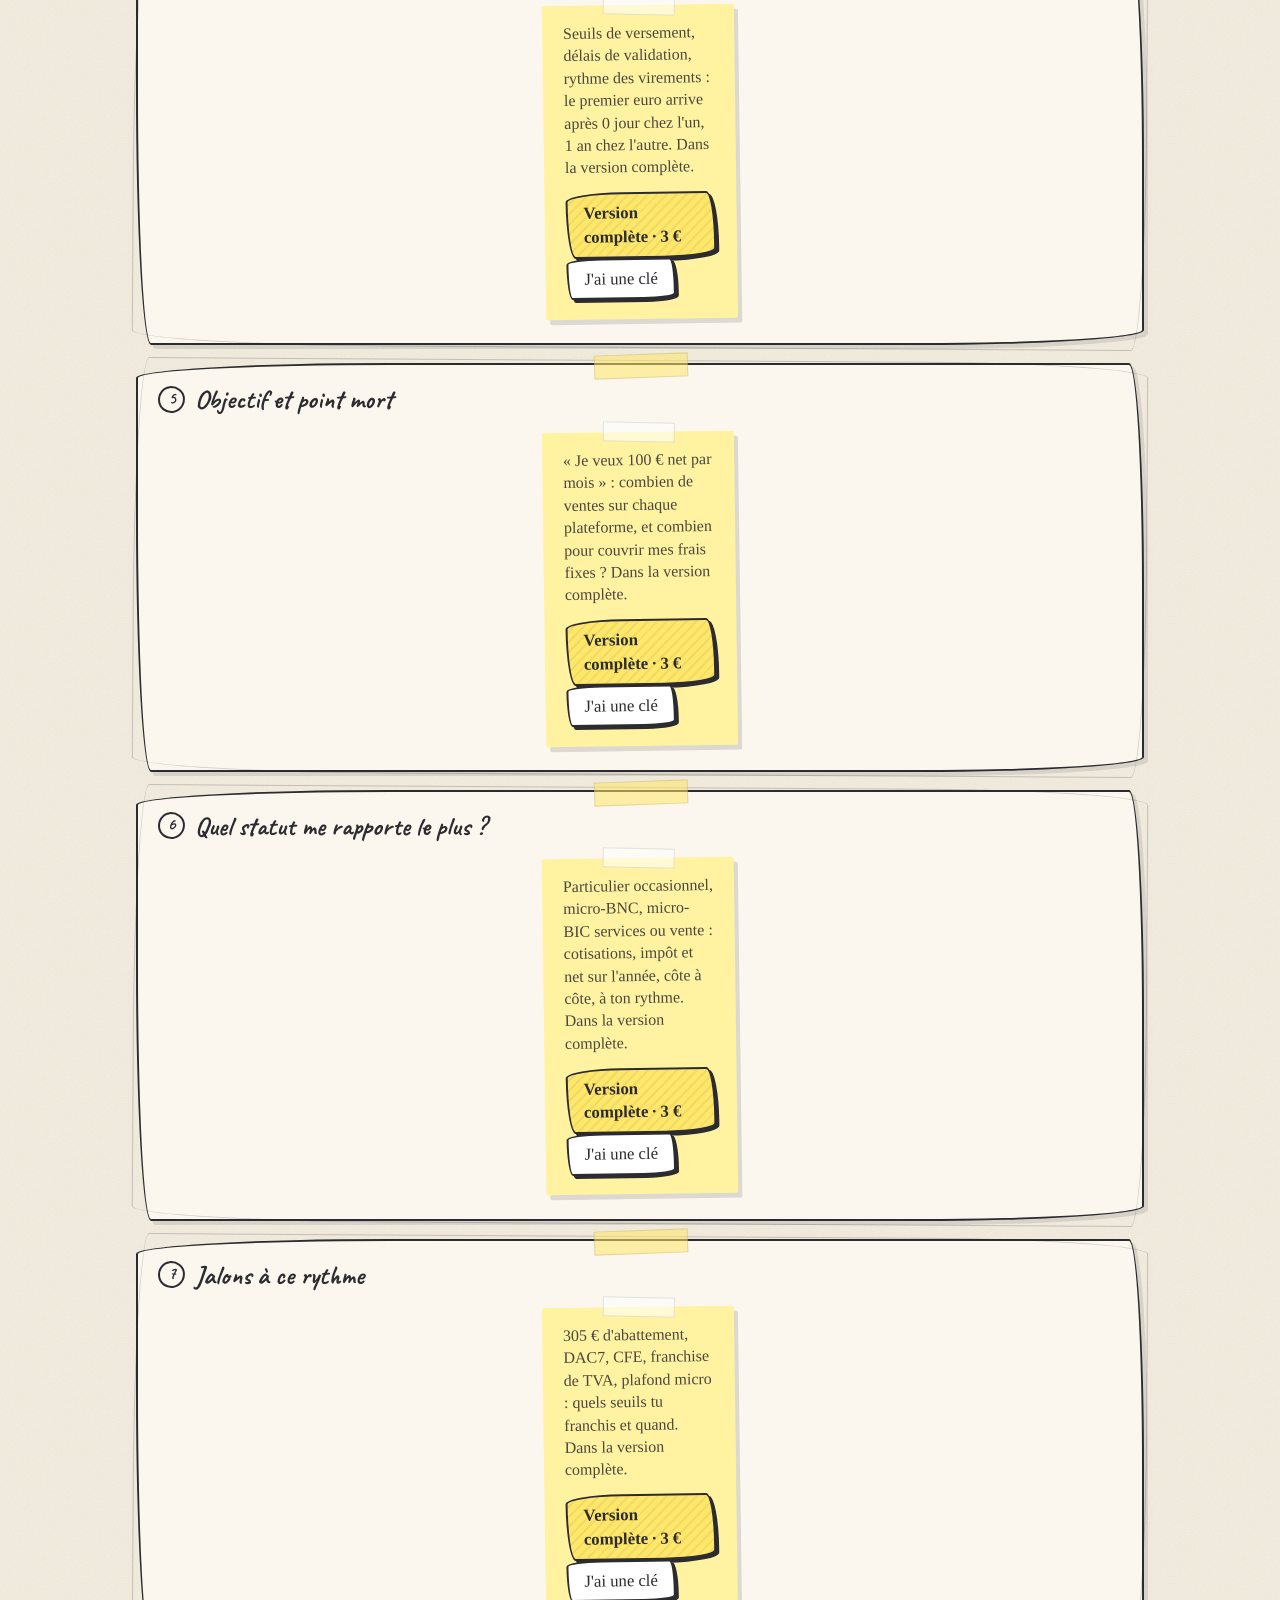
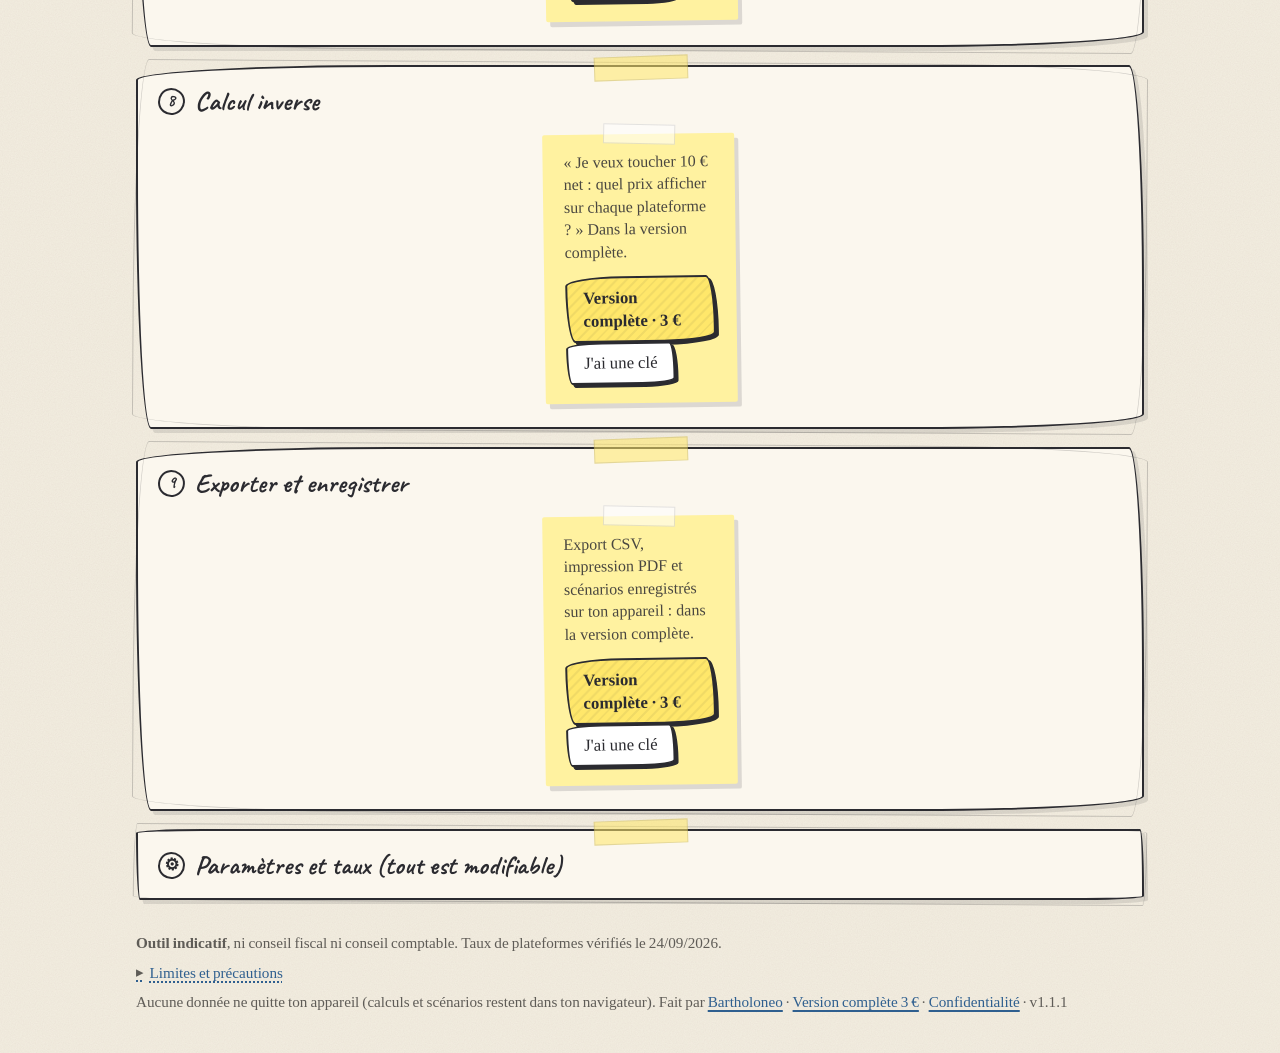
==== commit 0a9e2c30: "v1.1.1 : retours de relecture (séparations, sous-titres, aides repliables, descriptions) - Ma vente " ====
--- a/docs/index.html
+++ b/docs/index.html
@@ -46,11 +46,17 @@
           <span class="input-unit"><input id="nWithdraw" type="number" inputmode="numeric" min="0" step="1" value="1"><em>retraits</em></span>
         </label>
       </div>
-      <fieldset class="platforms">
-        <legend id="platformsLegend">Plateforme</legend>
-        <div id="platformChips" class="chips"></div>
-        <div id="platformOptions" class="options"></div>
-      </fieldset>
+      <div class="sep">
+        <fieldset class="platforms">
+          <legend id="platformsLegend" class="subhead">Plateforme</legend>
+          <div id="platformChips" class="chips"></div>
+        </fieldset>
+        <div id="platformOptionsWrap" class="options-wrap" hidden>
+          <h3 class="subhead">Cas particuliers</h3>
+          <p class="hint one">Coche seulement si c'est ta situation : le frais indiqué remplace alors le taux normal de la plateforme.</p>
+          <div id="platformOptions" class="options"></div>
+        </div>
+      </div>
     </section>
 
     <section class="card lockable" id="statusCard" data-lock-title="Statut et cotisations" data-lock-text="Particulier occasionnel ou micro-entreprise, cotisations URSSAF 2026, ACRE, versement libératoire, impôt : dans la version complète.">
@@ -70,21 +76,27 @@
           <label><input type="checkbox" id="includeTax" checked> Inclure l'impôt sur le revenu</label>
         </div>
       </div>
-      <div class="grid3 tmi-help">
-        <label class="field">
-          <span>Pour trouver ma tranche : revenu imposable annuel par part (facultatif)</span>
-          <span class="input-unit"><input id="otherIncome" type="number" inputmode="numeric" min="0" step="100" placeholder="ex. 24 000"><em>€</em></span>
-        </label>
-        <p class="hint" id="tmiHint"></p>
-      </div>
-      <p class="hint" id="statusNote"></p>
+      <div id="statusNote"></div>
+      <div class="sep tmi-help">
+        <h3 class="subhead">Je ne connais pas ma tranche</h3>
+        <div class="grid3">
+          <label class="field">
+            <span>Revenu imposable annuel par part, sur mon avis d'imposition (facultatif)</span>
+            <span class="input-unit"><input id="otherIncome" type="number" inputmode="numeric" min="0" step="100" placeholder="ex. 24 000"><em>€</em></span>
+          </label>
+          <div class="field end">
+            <p class="hint one">Saisis-le : la tranche se choisit toute seule.</p>
+            <div id="tmiHint"></div>
+          </div>
+        </div>
+      </div>
     </section>
 
     <section class="card" id="resultsCard">
       <h2><span class="num">3</span> Ce qu'il me reste</h2>
       <div id="chart" class="chart full-only"></div>
       <div id="results" aria-live="polite"></div>
-      <p class="hint" id="resultsHint"></p>
+      <div id="resultsHint"></div>
       <div class="toolbar share">
         <button type="button" id="copyLinkBtn" class="btn-ghost">Copier le lien de ce calcul</button>
         <button type="button" id="copyTextBtn" class="btn-ghost">Copier le résumé</button>
@@ -95,12 +107,13 @@
 
     <section class="card lockable" id="cashCard" data-lock-compact="1" data-lock-title="Qui te paie en premier ?" data-lock-text="Seuils de versement, délais de validation, rythme des virements : le premier euro arrive après 0 jour chez l'un, 1 an chez l'autre. Dans la version complète.">
       <h2><span class="num">4</span> Qui te paie en premier ?</h2>
-      <p class="hint">À ce rythme de ventes, première vente aujourd'hui : quand le premier argent arrive-t-il vraiment sur ton compte ? Seuils de versement et délais moyens de chaque plateforme.</p>
+      <p class="hint one">Chaque plateforme a un seuil et un délai : voici quand le premier argent arrive sur ton compte, à ce rythme.</p>
       <div id="cashResults"></div>
     </section>
 
     <section class="card lockable" id="goalCard" data-lock-compact="1" data-lock-title="Objectif et point mort" data-lock-text="« Je veux 100 € net par mois » : combien de ventes sur chaque plateforme, et combien pour couvrir mes frais fixes ? Dans la version complète.">
       <h2><span class="num">5</span> Objectif et point mort</h2>
+      <p class="hint one">Combien de ventes par mois il te faut pour ton objectif de net, et pour seulement couvrir tes frais fixes.</p>
       <div class="grid3">
         <label class="field">
           <span>Je veux, par mois, un net de</span>
@@ -126,11 +139,13 @@
 
     <section class="card lockable" id="milestoneCard" data-lock-compact="1" data-lock-title="Jalons à ce rythme" data-lock-text="305 € d'abattement, DAC7, CFE, franchise de TVA, plafond micro : quels seuils tu franchis et quand. Dans la version complète.">
       <h2><span class="num">7</span> Jalons à ce rythme</h2>
+      <p class="hint one">Les seuils administratifs (impôt, immatriculation, TVA) que tu franchis à ce rythme de ventes, et quand.</p>
       <ul id="milestones" class="milestones"></ul>
     </section>
 
     <section class="card lockable" id="inverseCard" data-lock-compact="1" data-lock-title="Calcul inverse" data-lock-text="« Je veux toucher 10 € net : quel prix afficher sur chaque plateforme ? » Dans la version complète.">
       <h2><span class="num">8</span> Calcul inverse</h2>
+      <p class="hint one">Tu pars du net que tu veux toucher : voici le prix à afficher sur chaque plateforme.</p>
       <label class="field inline">
         <span>Je veux toucher, par vente, un net de</span>
         <span class="input-unit"><input id="targetNet" type="number" inputmode="decimal" min="0" step="0.01" value="10"><em>€</em></span>
@@ -173,8 +188,11 @@
   </main>
 
   <footer>
-    <p><strong>Outil indicatif.</strong> Reste Net n'est ni un conseil fiscal ni un conseil comptable. Les taux de plateformes ont été vérifiés le <span id="verifiedOn"></span> ; les taux de cotisations sont ceux publiés par l'URSSAF pour 2026 ; les éléments marqués « estimation » ou « n.v. » ne sont pas vérifiés. Les plateformes changent leurs tarifs : vérifie avant de fixer un prix. La base de chiffre d'affaires à déclarer (prix client ou montant reversé) suit la lecture dominante et reste à confirmer avec l'URSSAF.</p>
-    <p>Aucune donnée ne quitte ton appareil : tout est calculé dans ton navigateur et les scénarios sont stockés localement. Fait par <a href="https://github.com/bartholoneo" target="_blank" rel="noopener">Bartholoneo</a> · <a id="footerBuy" href="#" target="_blank" rel="noopener">Version complète 3 €</a> · <a href="confidentialite.html">Confidentialité</a> · <span id="versionLabel"></span></p>
+    <p><strong>Outil indicatif</strong>, ni conseil fiscal ni conseil comptable. Taux de plateformes vérifiés le <span id="verifiedOn"></span>.</p>
+    <details class="more"><summary>Limites et précautions</summary><div class="more-body">
+      <p>Les taux de cotisations sont ceux publiés par l'URSSAF pour 2026 ; les éléments marqués « estimation » ou « n.v. » ne sont pas vérifiés. Les plateformes changent leurs tarifs : vérifie avant de fixer un prix. La base de chiffre d'affaires à déclarer (prix client ou montant reversé) suit la lecture dominante et reste à confirmer avec l'URSSAF.</p>
+    </div></details>
+    <p>Aucune donnée ne quitte ton appareil (calculs et scénarios restent dans ton navigateur). Fait par <a href="https://github.com/bartholoneo" target="_blank" rel="noopener">Bartholoneo</a> <span id="footerBuyWrap"> · <a id="footerBuy" href="#" target="_blank" rel="noopener">Version complète 3 €</a></span> · <a href="confidentialite.html">Confidentialité</a> · <span id="versionLabel"></span></p>
   </footer>
 
   <dialog id="licenseDialog">
--- a/docs/styles.css
+++ b/docs/styles.css
@@ -97,8 +97,24 @@
 button.danger { color: var(--danger); }
 button:disabled { opacity: .5; cursor: not-allowed; box-shadow: none; transform: none; }
 
-.platforms { border: 0; padding: 0; margin: 16px 0 0; }
-.platforms legend { color: var(--pencil); padding: 0; margin-bottom: .5rem; }
+/* Sous-titres au surligneur, séparations légères, aides repliables (relecture de Marius, 03/10) */
+.subhead { font-family: var(--font-title); font-weight: 700; font-size: 1.3rem; line-height: 1.1; color: var(--ink); margin: 0 0 .55rem; text-decoration: underline; text-decoration-color: var(--marker); text-decoration-thickness: 5px; text-underline-offset: 2px; text-decoration-skip-ink: none; }
+.sep { margin-top: 1.1rem; padding-top: 1rem; border-top: 1.5px dashed var(--line-soft); }
+.hint.one { margin: 0 0 .7rem; }
+.field.end { gap: .2rem; padding-top: .15rem; }
+.field.end .hint.one { margin: 0; }
+details.more { margin: .5rem 0 0; }
+details.more > summary { list-style: none; cursor: pointer; display: inline-flex; align-items: center; gap: .35rem; color: var(--accent); font-size: .95rem; text-decoration: underline dotted; text-decoration-thickness: 1.5px; text-underline-offset: 3px; }
+details.more > summary::-webkit-details-marker { display: none; }
+details.more > summary::before { content: "▸"; font-family: var(--font-title); color: var(--pencil); text-decoration: none; display: inline-block; }
+details.more[open] > summary::before { content: "▾"; }
+details.more > .more-body { margin: .3rem 0 0 .3rem; padding-left: .8rem; border-left: 2px dashed var(--line-soft); }
+details.more > .more-body > p, details.more > .more-body > .hint { margin: .25rem 0 0; }
+details.more > .more-body > ul.list { margin: .2rem 0 0; padding-left: 1.2rem; }
+details.more > .more-body > ul.list li { margin: .1rem 0; }
+
+.platforms { border: 0; padding: 0; margin: 0; }
+.platforms legend { padding: 0; }
 .chips { display: grid; gap: .6rem; }
 .chip-group { display: flex; flex-wrap: wrap; align-items: center; gap: .45rem; }
 .chip-group-label { font-size: .95rem; color: var(--pencil); min-width: 8.8rem; font-style: italic; }
@@ -108,7 +124,9 @@
 .chip input { position: absolute; opacity: 0; width: 1px; height: 1px; pointer-events: none; }
 .chip small { color: var(--pencil); font-weight: 400; font-size: .85rem; }
 .chip.on small { color: var(--note-ink); }
-.options { display: grid; gap: .35rem; margin-top: .8rem; }
+.options-wrap { margin-top: 1.1rem; }
+.options-wrap .subhead { font-size: 1.2rem; margin-bottom: .3rem; }
+.options { display: grid; gap: .35rem; margin-top: .2rem; }
 .option-row { display: flex; flex-wrap: wrap; gap: .5rem 1rem; align-items: center; }
 .option-row strong { font-family: var(--font-title); font-size: 1.2rem; }
 .option-row label { display: inline-flex; align-items: center; gap: .45rem; }
@@ -168,9 +186,14 @@
 
 /* Jalons */
 .milestones { list-style: none; padding: 0; margin: 0; display: grid; gap: .6rem; }
-.milestones li { display: grid; grid-template-columns: 2rem 1fr; gap: .6rem; align-items: start; padding: .6rem .8rem; border: 1.5px solid var(--line-soft); border-radius: var(--wobble); }
+.milestones li { border: 1.5px solid var(--line-soft); border-radius: var(--wobble); }
 .milestones li.hit { border-color: var(--best-line); background: var(--best); }
-.milestones li.hint { display: block; border-style: dashed; }
+.milestones li.hint { padding: .6rem .8rem; border-style: dashed; }
+.milestones li > details.jalon > summary { list-style: none; cursor: pointer; display: grid; grid-template-columns: 2rem 1fr auto; gap: .6rem; align-items: start; padding: .6rem .8rem; }
+.milestones li > details.jalon > summary::-webkit-details-marker { display: none; }
+.milestones li > details.jalon > summary::after { content: "▸"; color: var(--pencil); font-family: var(--font-title); }
+.milestones li > details.jalon[open] > summary::after { content: "▾"; }
+.milestones li > details.jalon > small { display: block; padding: 0 .8rem .7rem 3.4rem; }
 .milestones .mark { font-family: var(--font-title); font-size: 1.5rem; line-height: 1; text-align: center; }
 .milestones li.hit .mark { color: var(--accent); }
 .milestones .when { color: var(--pencil); }
@@ -178,8 +201,8 @@
 
 .share { margin-top: 1rem; padding-top: .9rem; border-top: 1.5px dashed var(--line-soft); }
 .share .hint { margin: 0; }
-.tmi-help { margin-top: .6rem; align-items: end; }
-.tmi-help .hint { margin: 0; }
+.tmi-help .grid3 { align-items: start; }
+footer details.more { margin: .2rem 0 .5rem; }
 
 .locked { min-height: 260px; }
 .locked.compact { min-height: 0; }
@@ -220,6 +243,7 @@
   .result > summary > span.r-net, .result > summary > span.r-month { flex-direction: row; align-items: baseline; gap: .5rem; flex-wrap: wrap; }
   .result > summary::after { display: none; }
   .chip-group-label { min-width: 100%; }
+  .milestones li > details.jalon > small { padding-left: .8rem; }
   .s-field { grid-template-columns: 1fr; }
 }
 @media (prefers-reduced-motion: reduce) {
